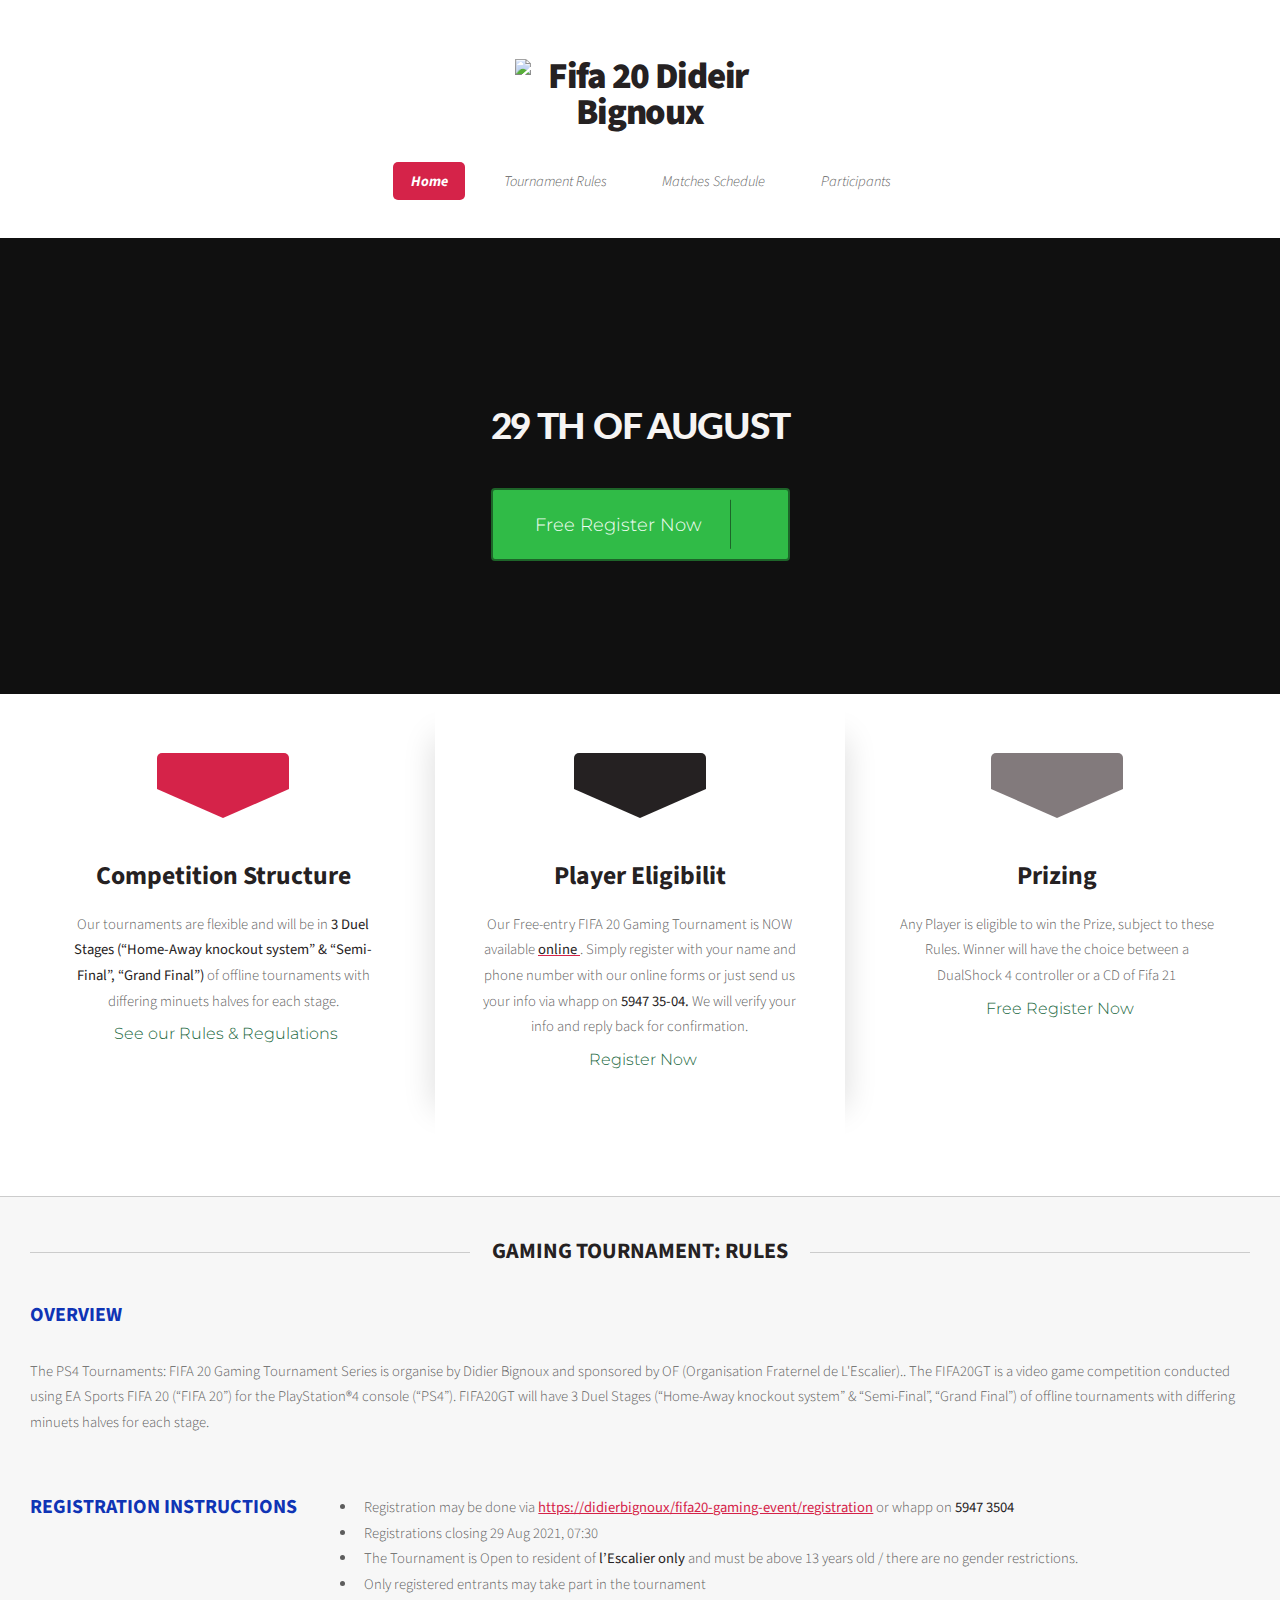
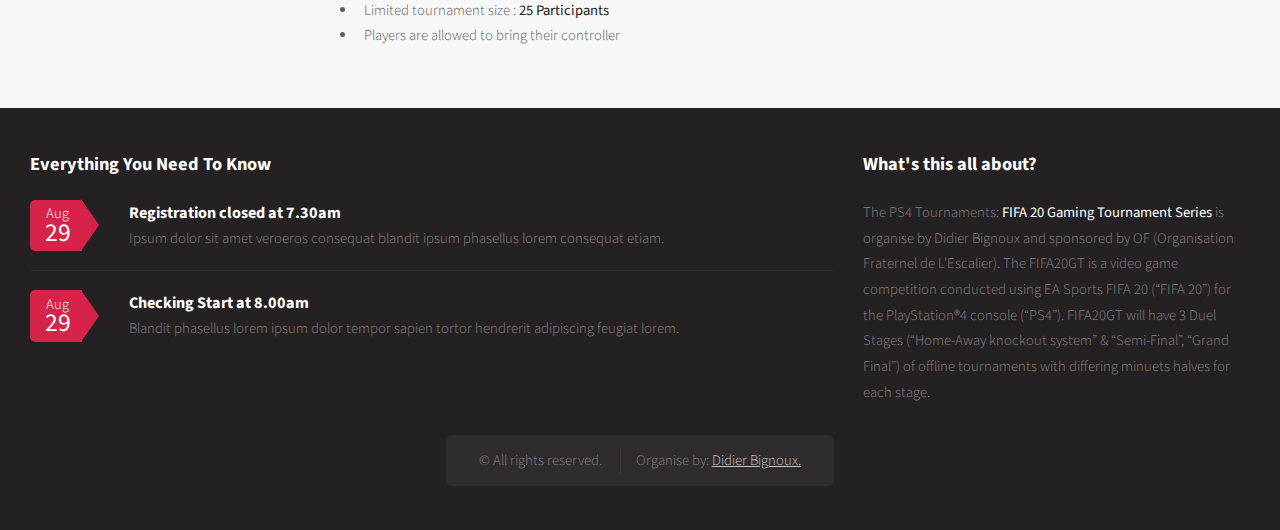
==== index.html @ 254d08e6 "Changes" ====
<!DOCTYPE html>

<html>
  <head>
    <title>Fifa GamingEvents by Didier Bignoux</title>
    <meta charset="utf-8" />
    <meta name="viewport" content="width=device-width, initial-scale=1, user-scalable=no" />
    <link rel="stylesheet" href="assets/css/main.css" />
    <link rel="stylesheet" href="assets/css/header.css" />
  </head>
  <body class="homepage is-preload">
    <div id="page-wrapper">
      <!-- Header -->
      <section id="header">
        <!-- Logo -->
        <h1>
          <a href="index.html"><img src="images/logo_Black.png" class="image logo" alt="Fifa 20 Dideir Bignoux" /></a>
        </h1>

        <!-- Nav -->
        <nav id="nav">
          <ul>
            <li class="current"><a href="index.html">Home</a></li>
            <li><a href="#Rules">Tournament Rules</a></li>
            <li><a href="matches-schedule.html">Matches Schedule</a></li>
            <li><a href="participant.html">Participants</a></li>
          </ul>
        </nav>

        <!-- Banner -->
        <section id="banner">
          <header>
            <div class="container-timer">
              <div id="timer"></div>
              <h1>29 TH of August</h1>
            </div>
            <!-- <a href="http://">Free Register Now</a> -->
            <a href="https://registrationfifa20.netlify.app" class="btn">
              <span class="btn-content">Free Register Now</span>
              <span class="icon"><i class="fa fa-arrow-right" aria-hidden="true"></i></span>
            </a>
          </header>
        </section>

        <!-- Intro -->
        <section id="intro" class="container">
          <div class="row">
            <div class="col-4 col-12-medium">
              <section class="first">
                <i class="icon solid featured fa-cog"></i>
                <header>
                  <h2>Competition Structure</h2>
                </header>
                <p>
                  Our tournaments are flexible and will be in <strong>3 Duel Stages (“Home-Away knockout system” & “Semi-Final”, “Grand Final”)</strong> of
                  offline tournaments with differing minuets halves for each stage.
                </p>
                <a href="#" class="btn cta">
                  <span class="btn-content">See our Rules & Regulations</span>
                  <span class="icon"><i class="fa fa-arrow-right" aria-hidden="true"></i></span>
                </a>
              </section>
            </div>
            <div class="col-4 col-12-medium">
              <section class="middle">
                <i class="icon solid featured alt fa-bolt"></i>
                <header>
                  <h2>Player Eligibilit</h2>
                </header>
                <p>
                  Our Free-entry FIFA 20 Gaming Tournament is NOW available <a href="http://"> <strong>online </strong> </a>. Simply register with your name and
                  phone number with our online forms or just send us your info via whapp on <strong> 5947 35-04.</strong> We will verify your info and reply
                  back for confirmation.
                </p>
                <a href="#" class="btn cta">
                  <span class="btn-content">Register Now</span>
                  <span class="icon"><i class="fa fa-arrow-right" aria-hidden="true"></i></span>
                </a>
              </section>
            </div>
            <div class="col-4 col-12-medium">
              <section class="last">
                <!-- <i class="fa-star"></i> -->
                <i class="icon solid featured alt2 fa fa-trophy"></i>
                <header>
                  <h2>Prizing</h2>
                </header>
                <p>
                  Any Player is eligible to win the Prize, subject to these Rules. Winner will have the choice between a DualShock 4 controller or a CD of Fifa
                  21
                </p>

                <a href="#" class="btn cta">
                  <span class="btn-content">Free Register Now</span>
                  <span class="icon"><i class="fa fa-arrow-right" aria-hidden="true"></i></span>
                </a>
              </section>
            </div>
          </div>
          <!-- <footer>
            <ul class="actions">
              <li><a href="#" class="button large">Get Started</a></li>
              <li><a href="#" class="button alt large">Learn More</a></li>
            </ul>
          </footer> -->
        </section>
      </section>

      <!-- Main -->
      <section id="main">
        <div class="container">
          <div class="row">
            <div class="col-12">
              <!-- Blog -->
              <section id="Rules">
                <header class="major">
                  <h2>GAMING TOURNAMENT: RULES</h2>
                </header>
                <div class="row">
                  <h3>OVERVIEW</h3>
                  <p>
                    The PS4 Tournaments: FIFA 20 Gaming Tournament Series is organise by Didier Bignoux and sponsored by OF (Organisation Fraternel de
                    L'Escalier).. The FIFA20GT is a video game competition conducted using EA Sports FIFA 20 (“FIFA 20”) for the PlayStation®4 console (“PS4”).
                    FIFA20GT will have 3 Duel Stages (“Home-Away knockout system” & “Semi-Final”, “Grand Final”) of offline tournaments with differing minuets
                    halves for each stage.
                  </p>
                  <h3>REGISTRATION INSTRUCTIONS</h3>
                  <p>
                   <ul>
                    <li>Registration may be done via <strong> <a href="https://registrationfifa20.netlify.app" target="_blank">https://didierbignoux/fifa20-gaming-event/registration</a></strong>   or whapp on <strong>5947 3504</strong>  </li>
                    <li>Registrations closing 29 Aug 2021, 07:30</li>
                    <li>The Tournament is Open to resident of <strong>l’Escalier only </strong>  and must be above 13 years old / there are no gender restrictions.</li> 
                    <li>Only registered entrants may take part in the tournament</li>
                    <li>Limited tournament size : <strong>25 Participants  </strong> </li>
                    <li>Players are allowed to bring their controller</li>
                   </ul>
                  </p>
                </div>
              </section>
            </div>
          </div>
        </div>
      </section>

      <!-- Footer -->
      <section id="footer">
        <div class="container">
          <div class="row">
            <div class="col-8 col-12-medium">
              <section>
                <header>
                  <h2>Everything You Need To Know</h2>
                </header>
                <ul class="dates">
                  <li>
                    <span class="date">Aug <strong>29</strong></span>
                    <h3>Registration closed at 7.30am</h3>
                    <p>Ipsum dolor sit amet veroeros consequat blandit ipsum phasellus lorem consequat etiam.</p>
                  </li>
                  <li>
                    <span class="date">Aug <strong>29</strong></span>
                    <h3>Checking Start at 8.00am</h3>
                    <p>Blandit phasellus lorem ipsum dolor tempor sapien tortor hendrerit adipiscing feugiat lorem.</p>
                  </li>
                </ul>
              </section>
            </div>
            <div class="col-4 col-12-medium">
              <section>
                <header>
                  <h2>What's this all about?</h2>
                </header>
                <!-- <a href="#" class="image featured"><img src="images/" alt="" /></a> -->
                <p>
                  The PS4 Tournaments: <strong> FIFA 20 Gaming Tournament Series </strong> is organise by Didier Bignoux and sponsored by OF (Organisation
                  Fraternel de L'Escalier). The FIFA20GT is a video game competition conducted using EA Sports FIFA 20 (“FIFA 20”) for the PlayStation®4 console
                  (“PS4”). FIFA20GT will have 3 Duel Stages (“Home-Away knockout system” & “Semi-Final”, “Grand Final”) of offline tournaments with differing
                  minuets halves for each stage.
                </p>
                <!-- <footer>
                  <ul class="actions">
                    <li><a href="#" class="button">Find out more</a></li>
                  </ul>
                </footer> -->
              </section>
            </div>

            <div class="col-12">
              <!-- Copyright -->
              <div id="copyright">
                <ul class="links">
                  <li>&copy; All rights reserved.</li>
                  <li>Organise by: <a href="http://didierbignoux.com">Didier Bignoux.</a></li>
                </ul>
              </div>
            </div>
          </div>
        </div>
      </section>
    </div>

    <!-- Scripts -->

    <script src=" https://use.fontawesome.com/ff9a5d262d.js"></script>
    <script src="assets/js/jquery.min.js"></script>
    <script src="assets/js/jquery.dropotron.min.js"></script>
    <script src="assets/js/browser.min.js"></script>
    <script src="assets/js/breakpoints.min.js"></script>
    <script src="assets/js/util.js"></script>
    <script src="assets/js/main.js"></script>
  </body>
</html>
---- assets/css/main.css ----
@import url("fontawesome-all.min.css");
@import url("https://fonts.googleapis.com/css?family=Source+Sans+Pro:300,400,700,900,300italic");

/*
	Dopetrope by HTML5 UP
	html5up.net | @ajlkn
	Free for personal and commercial use under the CCA 3.0 license (html5up.net/license)
*/

html,
body,
div,
span,
applet,
object,
iframe,
h1,
h2,
h3,
h4,
h5,
h6,
p,
blockquote,
pre,
a,
abbr,
acronym,
address,
big,
cite,
code,
del,
dfn,
em,
img,
ins,
kbd,
q,
s,
samp,
small,
strike,
strong,
sub,
sup,
tt,
var,
b,
u,
i,
center,
dl,
dt,
dd,
ol,
ul,
li,
fieldset,
form,
label,
legend,
table,
caption,
tbody,
tfoot,
thead,
tr,
th,
td,
article,
aside,
canvas,
details,
embed,
figure,
figcaption,
footer,
header,
hgroup,
menu,
nav,
output,
ruby,
section,
summary,
time,
mark,
audio,
video {
  margin: 0;
  padding: 0;
  border: 0;
  font-size: 100%;
  font: inherit;
  vertical-align: baseline;
}

article,
aside,
details,
figcaption,
figure,
footer,
header,
hgroup,
menu,
nav,
section {
  display: block;
}

body {
  line-height: 1;
}

ol,
ul {
  list-style: none;
}

blockquote,
q {
  quotes: none;
}

blockquote:before,
blockquote:after,
q:before,
q:after {
  content: "";
  content: none;
}

table {
  border-collapse: collapse;
  border-spacing: 0;
}

body {
  -webkit-text-size-adjust: none;
}

mark {
  background-color: transparent;
  color: inherit;
}

input::-moz-focus-inner {
  border: 0;
  padding: 0;
}

input,
select,
textarea {
  -moz-appearance: none;
  -webkit-appearance: none;
  -ms-appearance: none;
  appearance: none;
}

/* Basic */

html {
  box-sizing: border-box;
}

*,
*:before,
*:after {
  box-sizing: inherit;
}

body {
  background: #252122;
  background-image: url("images/bg02.png");
}

body.is-preload *,
body.is-preload *:before,
body.is-preload *:after {
  -moz-animation: none !important;
  -webkit-animation: none !important;
  -ms-animation: none !important;
  animation: none !important;
  -moz-transition: none !important;
  -webkit-transition: none !important;
  -ms-transition: none !important;
  transition: none !important;
}

body,
input,
textarea,
select {
  font-family: "Source Sans Pro";
  font-weight: 300;
  color: #5d5d5d;
  font-size: 14pt;
  line-height: 1.75em;
}

strong,
b {
  color: #252122;
  font-weight: 400;
}

i,
em {
  font-style: italic;
}

sub {
  position: relative;
  top: 0.5em;
  font-size: 0.8em;
}

sup {
  position: relative;
  top: -0.5em;
  font-size: 0.8em;
}

blockquote {
  border-left: solid 0.75em #dddddd;
  padding: 1em 0 1em 1.5em;
  font-style: italic;
}

h1,
h2,
h3,
h4,
h5,
h6 {
  color: #252122;
  font-weight: 700;
}

h1 a,
h2 a,
h3 a,
h4 a,
h5 a,
h6 a {
  color: inherit;
  text-decoration: none;
}

h2 {
  font-size: 1.5em;
}

h3 {
  font-size: 1.35em;
}
section h3 {
  color: #0f34b5;
}
a {
  color: #d52349;
  text-decoration: underline;
}

a:hover {
  text-decoration: none;
}

br.clear {
  clear: both;
}

hr {
  border: 0;
  border-top: solid 1px #dddddd;
  height: 1px;
  margin: 2em 0 2em 0;
}

p,
ul,
ol,
dl,
table {
  margin-bottom: 2em;
}

/* Container */

.container {
  margin: 0 auto;
  max-width: 100%;
  width: 70em;
}

@media screen and (max-width: 1680px) {
  .container {
    width: 70em;
  }
}

@media screen and (max-width: 1280px) {
  .container {
    width: calc(100% - 60px);
  }
}

@media screen and (max-width: 980px) {
  .container {
    width: calc(100% - 80px);
  }
}

@media screen and (max-width: 736px) {
  .container {
    width: calc(100% - 40px);
  }
}

/* Row */

.row {
  display: flex;
  flex-wrap: wrap;
  box-sizing: border-box;
  align-items: stretch;
}

.row > * {
  box-sizing: border-box;
}

.row.gtr-uniform > * > :last-child {
  margin-bottom: 0;
}

.row.aln-left {
  justify-content: flex-start;
}

.row.aln-center {
  justify-content: center;
}

.row.aln-right {
  justify-content: flex-end;
}

.row.aln-top {
  align-items: flex-start;
}

.row.aln-middle {
  align-items: center;
}

.row.aln-bottom {
  align-items: flex-end;
}

.row > .imp {
  order: -1;
}

.row > .col-1 {
  width: 8.33333%;
}

.row > .off-1 {
  margin-left: 8.33333%;
}

.row > .col-2 {
  width: 16.66667%;
}

.row > .off-2 {
  margin-left: 16.66667%;
}

.row > .col-3 {
  width: 25%;
}

.row > .off-3 {
  margin-left: 25%;
}

.row > .col-4 {
  width: 33.33333%;
}

.row > .off-4 {
  margin-left: 33.33333%;
}

.row > .col-5 {
  width: 41.66667%;
}

.row > .off-5 {
  margin-left: 41.66667%;
}

.row > .col-6 {
  width: 50%;
}

.row > .off-6 {
  margin-left: 50%;
}

.row > .col-7 {
  width: 58.33333%;
}

.row > .off-7 {
  margin-left: 58.33333%;
}

.row > .col-8 {
  width: 66.66667%;
}

.row > .off-8 {
  margin-left: 66.66667%;
}

.row > .col-9 {
  width: 75%;
}

.row > .off-9 {
  margin-left: 75%;
}

.row > .col-10 {
  width: 83.33333%;
}

.row > .off-10 {
  margin-left: 83.33333%;
}

.row > .col-11 {
  width: 91.66667%;
}

.row > .off-11 {
  margin-left: 91.66667%;
}

.row > .col-12 {
  width: 100%;
}

.row > .off-12 {
  margin-left: 100%;
}

.row.gtr-0 {
  margin-top: 0px;
  margin-left: 0px;
}

.row.gtr-0 > * {
  padding: 0px 0 0 0px;
}

.row.gtr-0.gtr-uniform {
  margin-top: 0px;
}

.row.gtr-0.gtr-uniform > * {
  padding-top: 0px;
}

.row.gtr-25 {
  margin-top: -12.5px;
  margin-left: -12.5px;
}

.row.gtr-25 > * {
  padding: 12.5px 0 0 12.5px;
}

.row.gtr-25.gtr-uniform {
  margin-top: -12.5px;
}

.row.gtr-25.gtr-uniform > * {
  padding-top: 12.5px;
}

.row.gtr-50 {
  margin-top: -25px;
  margin-left: -25px;
}

.row.gtr-50 > * {
  padding: 25px 0 0 25px;
}

.row.gtr-50.gtr-uniform {
  margin-top: -25px;
}

.row.gtr-50.gtr-uniform > * {
  padding-top: 25px;
}

.row {
  margin-top: -50px;
  margin-left: -50px;
}

.row > * {
  padding: 50px 0 0 50px;
}

.row.gtr-uniform {
  margin-top: -50px;
}

.row.gtr-uniform > * {
  padding-top: 50px;
}

.row.gtr-150 {
  margin-top: -75px;
  margin-left: -75px;
}

.row.gtr-150 > * {
  padding: 75px 0 0 75px;
}

.row.gtr-150.gtr-uniform {
  margin-top: -75px;
}

.row.gtr-150.gtr-uniform > * {
  padding-top: 75px;
}

.row.gtr-200 {
  margin-top: -100px;
  margin-left: -100px;
}

.row.gtr-200 > * {
  padding: 100px 0 0 100px;
}

.row.gtr-200.gtr-uniform {
  margin-top: -100px;
}

.row.gtr-200.gtr-uniform > * {
  padding-top: 100px;
}

@media screen and (max-width: 1680px) {
  .row {
    display: flex;
    flex-wrap: wrap;
    box-sizing: border-box;
    align-items: stretch;
  }

  .row > * {
    box-sizing: border-box;
  }

  .row.gtr-uniform > * > :last-child {
    margin-bottom: 0;
  }

  .row.aln-left {
    justify-content: flex-start;
  }

  .row.aln-center {
    justify-content: center;
  }

  .row.aln-right {
    justify-content: flex-end;
  }

  .row.aln-top {
    align-items: flex-start;
  }

  .row.aln-middle {
    align-items: center;
  }

  .row.aln-bottom {
    align-items: flex-end;
  }

  .row > .imp-xlarge {
    order: -1;
  }

  .row > .col-1-xlarge {
    width: 8.33333%;
  }

  .row > .off-1-xlarge {
    margin-left: 8.33333%;
  }

  .row > .col-2-xlarge {
    width: 16.66667%;
  }

  .row > .off-2-xlarge {
    margin-left: 16.66667%;
  }

  .row > .col-3-xlarge {
    width: 25%;
  }

  .row > .off-3-xlarge {
    margin-left: 25%;
  }

  .row > .col-4-xlarge {
    width: 33.33333%;
  }

  .row > .off-4-xlarge {
    margin-left: 33.33333%;
  }

  .row > .col-5-xlarge {
    width: 41.66667%;
  }

  .row > .off-5-xlarge {
    margin-left: 41.66667%;
  }

  .row > .col-6-xlarge {
    width: 50%;
  }

  .row > .off-6-xlarge {
    margin-left: 50%;
  }

  .row > .col-7-xlarge {
    width: 58.33333%;
  }

  .row > .off-7-xlarge {
    margin-left: 58.33333%;
  }

  .row > .col-8-xlarge {
    width: 66.66667%;
  }

  .row > .off-8-xlarge {
    margin-left: 66.66667%;
  }

  .row > .col-9-xlarge {
    width: 75%;
  }

  .row > .off-9-xlarge {
    margin-left: 75%;
  }

  .row > .col-10-xlarge {
    width: 83.33333%;
  }

  .row > .off-10-xlarge {
    margin-left: 83.33333%;
  }

  .row > .col-11-xlarge {
    width: 91.66667%;
  }

  .row > .off-11-xlarge {
    margin-left: 91.66667%;
  }

  .row > .col-12-xlarge {
    width: 100%;
  }

  .row > .off-12-xlarge {
    margin-left: 100%;
  }

  .row.gtr-0 {
    margin-top: 0px;
    margin-left: 0px;
  }

  .row.gtr-0 > * {
    padding: 0px 0 0 0px;
  }

  .row.gtr-0.gtr-uniform {
    margin-top: 0px;
  }

  .row.gtr-0.gtr-uniform > * {
    padding-top: 0px;
  }

  .row.gtr-25 {
    margin-top: -12.5px;
    margin-left: -12.5px;
  }

  .row.gtr-25 > * {
    padding: 12.5px 0 0 12.5px;
  }

  .row.gtr-25.gtr-uniform {
    margin-top: -12.5px;
  }

  .row.gtr-25.gtr-uniform > * {
    padding-top: 12.5px;
  }

  .row.gtr-50 {
    margin-top: -25px;
    margin-left: -25px;
  }

  .row.gtr-50 > * {
    padding: 25px 0 0 25px;
  }

  .row.gtr-50.gtr-uniform {
    margin-top: -25px;
  }

  .row.gtr-50.gtr-uniform > * {
    padding-top: 25px;
  }

  .row {
    margin-top: -50px;
    margin-left: -50px;
  }

  .row > * {
    padding: 50px 0 0 50px;
  }

  .row.gtr-uniform {
    margin-top: -50px;
  }

  .row.gtr-uniform > * {
    padding-top: 50px;
  }

  .row.gtr-150 {
    margin-top: -75px;
    margin-left: -75px;
  }

  .row.gtr-150 > * {
    padding: 75px 0 0 75px;
  }

  .row.gtr-150.gtr-uniform {
    margin-top: -75px;
  }

  .row.gtr-150.gtr-uniform > * {
    padding-top: 75px;
  }

  .row.gtr-200 {
    margin-top: -100px;
    margin-left: -100px;
  }

  .row.gtr-200 > * {
    padding: 100px 0 0 100px;
  }

  .row.gtr-200.gtr-uniform {
    margin-top: -100px;
  }

  .row.gtr-200.gtr-uniform > * {
    padding-top: 100px;
  }
}

@media screen and (max-width: 1280px) {
  .row {
    display: flex;
    flex-wrap: wrap;
    box-sizing: border-box;
    align-items: stretch;
  }

  .row > * {
    box-sizing: border-box;
  }

  .row.gtr-uniform > * > :last-child {
    margin-bottom: 0;
  }

  .row.aln-left {
    justify-content: flex-start;
  }

  .row.aln-center {
    justify-content: center;
  }

  .row.aln-right {
    justify-content: flex-end;
  }

  .row.aln-top {
    align-items: flex-start;
  }

  .row.aln-middle {
    align-items: center;
  }

  .row.aln-bottom {
    align-items: flex-end;
  }

  .row > .imp-large {
    order: -1;
  }

  .row > .col-1-large {
    width: 8.33333%;
  }

  .row > .off-1-large {
    margin-left: 8.33333%;
  }

  .row > .col-2-large {
    width: 16.66667%;
  }

  .row > .off-2-large {
    margin-left: 16.66667%;
  }

  .row > .col-3-large {
    width: 25%;
  }

  .row > .off-3-large {
    margin-left: 25%;
  }

  .row > .col-4-large {
    width: 33.33333%;
  }

  .row > .off-4-large {
    margin-left: 33.33333%;
  }

  .row > .col-5-large {
    width: 41.66667%;
  }

  .row > .off-5-large {
    margin-left: 41.66667%;
  }

  .row > .col-6-large {
    width: 50%;
  }

  .row > .off-6-large {
    margin-left: 50%;
  }

  .row > .col-7-large {
    width: 58.33333%;
  }

  .row > .off-7-large {
    margin-left: 58.33333%;
  }

  .row > .col-8-large {
    width: 66.66667%;
  }

  .row > .off-8-large {
    margin-left: 66.66667%;
  }

  .row > .col-9-large {
    width: 75%;
  }

  .row > .off-9-large {
    margin-left: 75%;
  }

  .row > .col-10-large {
    width: 83.33333%;
  }

  .row > .off-10-large {
    margin-left: 83.33333%;
  }

  .row > .col-11-large {
    width: 91.66667%;
  }

  .row > .off-11-large {
    margin-left: 91.66667%;
  }

  .row > .col-12-large {
    width: 100%;
  }

  .row > .off-12-large {
    margin-left: 100%;
  }

  .row.gtr-0 {
    margin-top: 0px;
    margin-left: 0px;
  }

  .row.gtr-0 > * {
    padding: 0px 0 0 0px;
  }

  .row.gtr-0.gtr-uniform {
    margin-top: 0px;
  }

  .row.gtr-0.gtr-uniform > * {
    padding-top: 0px;
  }

  .row.gtr-25 {
    margin-top: -7.5px;
    margin-left: -7.5px;
  }

  .row.gtr-25 > * {
    padding: 7.5px 0 0 7.5px;
  }

  .row.gtr-25.gtr-uniform {
    margin-top: -7.5px;
  }

  .row.gtr-25.gtr-uniform > * {
    padding-top: 7.5px;
  }

  .row.gtr-50 {
    margin-top: -15px;
    margin-left: -15px;
  }

  .row.gtr-50 > * {
    padding: 15px 0 0 15px;
  }

  .row.gtr-50.gtr-uniform {
    margin-top: -15px;
  }

  .row.gtr-50.gtr-uniform > * {
    padding-top: 15px;
  }

  .row {
    margin-top: -30px;
    margin-left: -30px;
  }

  .row > * {
    padding: 30px 0 0 30px;
  }

  .row.gtr-uniform {
    margin-top: -30px;
  }

  .row.gtr-uniform > * {
    padding-top: 30px;
  }

  .row.gtr-150 {
    margin-top: -45px;
    margin-left: -45px;
  }

  .row.gtr-150 > * {
    padding: 45px 0 0 45px;
  }

  .row.gtr-150.gtr-uniform {
    margin-top: -45px;
  }

  .row.gtr-150.gtr-uniform > * {
    padding-top: 45px;
  }

  .row.gtr-200 {
    margin-top: -60px;
    margin-left: -60px;
  }

  .row.gtr-200 > * {
    padding: 60px 0 0 60px;
  }

  .row.gtr-200.gtr-uniform {
    margin-top: -60px;
  }

  .row.gtr-200.gtr-uniform > * {
    padding-top: 60px;
  }
}

@media screen and (max-width: 980px) {
  .row {
    display: flex;
    flex-wrap: wrap;
    box-sizing: border-box;
    align-items: stretch;
  }

  .row > * {
    box-sizing: border-box;
  }

  .row.gtr-uniform > * > :last-child {
    margin-bottom: 0;
  }

  .row.aln-left {
    justify-content: flex-start;
  }

  .row.aln-center {
    justify-content: center;
  }

  .row.aln-right {
    justify-content: flex-end;
  }

  .row.aln-top {
    align-items: flex-start;
  }

  .row.aln-middle {
    align-items: center;
  }

  .row.aln-bottom {
    align-items: flex-end;
  }

  .row > .imp-medium {
    order: -1;
  }

  .row > .col-1-medium {
    width: 8.33333%;
  }

  .row > .off-1-medium {
    margin-left: 8.33333%;
  }

  .row > .col-2-medium {
    width: 16.66667%;
  }

  .row > .off-2-medium {
    margin-left: 16.66667%;
  }

  .row > .col-3-medium {
    width: 25%;
  }

  .row > .off-3-medium {
    margin-left: 25%;
  }

  .row > .col-4-medium {
    width: 33.33333%;
  }

  .row > .off-4-medium {
    margin-left: 33.33333%;
  }

  .row > .col-5-medium {
    width: 41.66667%;
  }

  .row > .off-5-medium {
    margin-left: 41.66667%;
  }

  .row > .col-6-medium {
    width: 50%;
  }

  .row > .off-6-medium {
    margin-left: 50%;
  }

  .row > .col-7-medium {
    width: 58.33333%;
  }

  .row > .off-7-medium {
    margin-left: 58.33333%;
  }

  .row > .col-8-medium {
    width: 66.66667%;
  }

  .row > .off-8-medium {
    margin-left: 66.66667%;
  }

  .row > .col-9-medium {
    width: 75%;
  }

  .row > .off-9-medium {
    margin-left: 75%;
  }

  .row > .col-10-medium {
    width: 83.33333%;
  }

  .row > .off-10-medium {
    margin-left: 83.33333%;
  }

  .row > .col-11-medium {
    width: 91.66667%;
  }

  .row > .off-11-medium {
    margin-left: 91.66667%;
  }

  .row > .col-12-medium {
    width: 100%;
  }

  .row > .off-12-medium {
    margin-left: 100%;
  }

  .row.gtr-0 {
    margin-top: 0px;
    margin-left: 0px;
  }

  .row.gtr-0 > * {
    padding: 0px 0 0 0px;
  }

  .row.gtr-0.gtr-uniform {
    margin-top: 0px;
  }

  .row.gtr-0.gtr-uniform > * {
    padding-top: 0px;
  }

  .row.gtr-25 {
    margin-top: -10px;
    margin-left: -10px;
  }

  .row.gtr-25 > * {
    padding: 10px 0 0 10px;
  }

  .row.gtr-25.gtr-uniform {
    margin-top: -10px;
  }

  .row.gtr-25.gtr-uniform > * {
    padding-top: 10px;
  }

  .row.gtr-50 {
    margin-top: -20px;
    margin-left: -20px;
  }

  .row.gtr-50 > * {
    padding: 20px 0 0 20px;
  }

  .row.gtr-50.gtr-uniform {
    margin-top: -20px;
  }

  .row.gtr-50.gtr-uniform > * {
    padding-top: 20px;
  }

  .row {
    margin-top: -40px;
    margin-left: -40px;
  }

  .row > * {
    padding: 40px 0 0 40px;
  }

  .row.gtr-uniform {
    margin-top: -40px;
  }

  .row.gtr-uniform > * {
    padding-top: 40px;
  }

  .row.gtr-150 {
    margin-top: -60px;
    margin-left: -60px;
  }

  .row.gtr-150 > * {
    padding: 60px 0 0 60px;
  }

  .row.gtr-150.gtr-uniform {
    margin-top: -60px;
  }

  .row.gtr-150.gtr-uniform > * {
    padding-top: 60px;
  }

  .row.gtr-200 {
    margin-top: -80px;
    margin-left: -80px;
  }

  .row.gtr-200 > * {
    padding: 80px 0 0 80px;
  }

  .row.gtr-200.gtr-uniform {
    margin-top: -80px;
  }

  .row.gtr-200.gtr-uniform > * {
    padding-top: 80px;
  }
}

@media screen and (max-width: 736px) {
  .row {
    display: flex;
    flex-wrap: wrap;
    box-sizing: border-box;
    align-items: stretch;
  }

  .row > * {
    box-sizing: border-box;
  }

  .row.gtr-uniform > * > :last-child {
    margin-bottom: 0;
  }

  .row.aln-left {
    justify-content: flex-start;
  }

  .row.aln-center {
    justify-content: center;
  }

  .row.aln-right {
    justify-content: flex-end;
  }

  .row.aln-top {
    align-items: flex-start;
  }

  .row.aln-middle {
    align-items: center;
  }

  .row.aln-bottom {
    align-items: flex-end;
  }

  .row > .imp-small {
    order: -1;
  }

  .row > .col-1-small {
    width: 8.33333%;
  }

  .row > .off-1-small {
    margin-left: 8.33333%;
  }

  .row > .col-2-small {
    width: 16.66667%;
  }

  .row > .off-2-small {
    margin-left: 16.66667%;
  }

  .row > .col-3-small {
    width: 25%;
  }

  .row > .off-3-small {
    margin-left: 25%;
  }

  .row > .col-4-small {
    width: 33.33333%;
  }

  .row > .off-4-small {
    margin-left: 33.33333%;
  }

  .row > .col-5-small {
    width: 41.66667%;
  }

  .row > .off-5-small {
    margin-left: 41.66667%;
  }

  .row > .col-6-small {
    width: 50%;
  }

  .row > .off-6-small {
    margin-left: 50%;
  }

  .row > .col-7-small {
    width: 58.33333%;
  }

  .row > .off-7-small {
    margin-left: 58.33333%;
  }

  .row > .col-8-small {
    width: 66.66667%;
  }

  .row > .off-8-small {
    margin-left: 66.66667%;
  }

  .row > .col-9-small {
    width: 75%;
  }

  .row > .off-9-small {
    margin-left: 75%;
  }

  .row > .col-10-small {
    width: 83.33333%;
  }

  .row > .off-10-small {
    margin-left: 83.33333%;
  }

  .row > .col-11-small {
    width: 91.66667%;
  }

  .row > .off-11-small {
    margin-left: 91.66667%;
  }

  .row > .col-12-small {
    width: 100%;
  }

  .row > .off-12-small {
    margin-left: 100%;
  }

  .row.gtr-0 {
    margin-top: 0px;
    margin-left: 0px;
  }

  .row.gtr-0 > * {
    padding: 0px 0 0 0px;
  }

  .row.gtr-0.gtr-uniform {
    margin-top: 0px;
  }

  .row.gtr-0.gtr-uniform > * {
    padding-top: 0px;
  }

  .row.gtr-25 {
    margin-top: -5px;
    margin-left: -5px;
  }

  .row.gtr-25 > * {
    padding: 5px 0 0 5px;
  }

  .row.gtr-25.gtr-uniform {
    margin-top: -5px;
  }

  .row.gtr-25.gtr-uniform > * {
    padding-top: 5px;
  }

  .row.gtr-50 {
    margin-top: -10px;
    margin-left: -10px;
  }

  .row.gtr-50 > * {
    padding: 10px 0 0 10px;
  }

  .row.gtr-50.gtr-uniform {
    margin-top: -10px;
  }

  .row.gtr-50.gtr-uniform > * {
    padding-top: 10px;
  }

  .row {
    margin-top: -20px;
    margin-left: -20px;
  }

  .row > * {
    padding: 20px 0 0 20px;
  }

  .row.gtr-uniform {
    margin-top: -20px;
  }

  .row.gtr-uniform > * {
    padding-top: 20px;
  }

  .row.gtr-150 {
    margin-top: -30px;
    margin-left: -30px;
  }

  .row.gtr-150 > * {
    padding: 30px 0 0 30px;
  }

  .row.gtr-150.gtr-uniform {
    margin-top: -30px;
  }

  .row.gtr-150.gtr-uniform > * {
    padding-top: 30px;
  }

  .row.gtr-200 {
    margin-top: -40px;
    margin-left: -40px;
  }

  .row.gtr-200 > * {
    padding: 40px 0 0 40px;
  }

  .row.gtr-200.gtr-uniform {
    margin-top: -40px;
  }

  .row.gtr-200.gtr-uniform > * {
    padding-top: 40px;
  }
}

/* Form */

form label {
  display: block;
  color: #252122;
  font-weight: 400;
  margin: 0 0 0.5em 0;
}

form input[type="text"],
form input[type="email"],
form input[type="password"],
form select,
form textarea {
  -webkit-appearance: none;
  display: block;
  border: 0;
  padding: 0.75em 1em;
  font-size: 1em;
  border-radius: 5px;
  border: solid 1px #dddddd;
  background: #fff;
  width: 100%;
}

form input[type="text"]:focus,
form input[type="email"]:focus,
form input[type="password"]:focus,
form select:focus,
form textarea:focus {
  box-shadow: inset 0px 0px 1px 1px #43bff0;
}

form textarea {
  height: 15em;
}

form ::-webkit-input-placeholder {
  color: #555 !important;
}

form :-moz-placeholder {
  color: #555 !important;
}

form ::-moz-placeholder {
  color: #555 !important;
}

form :-ms-input-placeholder {
  color: #555 !important;
}

form ::-moz-focus-inner {
  border: 0;
}

/* Tables */

table {
  width: 100%;
}

table tr {
  border-top: solid 1px #dddddd;
}

table tr:first-child {
  border-top: 0;
}

table td {
  padding: 0.5em 1em 0.5em 1em;
}

table th {
  text-align: left;
  padding: 0.5em 1em 0.5em 1em;
  font-weight: 700;
  margin: 0 0 1em 0;
}

table thead {
  border-bottom: solid 2px #dddddd;
}

/* Section/Article */

section,
article {
  margin-bottom: 2.5em;
}

section > :last-child,
section:last-child,
article > :last-child,
article:last-child {
  margin-bottom: 0;
}

header {
  margin: 0 0 1.5em 0;
}

header > p {
  display: block;
  font-style: italic;
  margin: 0.5em 0 0 0;
  padding-bottom: 0.5em;
}

header.major {
  position: relative;
  text-align: center;
  border-top: solid 1px #ccc;
  top: 1em;
  margin: 0 0 3em 0;
}

header.major h2 {
  background: #fff;
  position: relative;
  top: -0.65em;
  display: inline;
  margin: 0;
  padding: 0 1em 0 1em;
}

footer {
  margin: 2.25em 0 0 0;
}

/* Box */

.box {
  background: #ffffff;
  border-bottom: solid 1px #ccc;
  padding: 2.75em 1.75em 2.75em 1.75em;
}

.box .image.featured {
  position: relative;
  width: auto;
  left: 1.75em;
  top: 1.75em;
  margin: -4.5em 0 4.25em -3.5em;
}

.box.post header {
  padding-top: 1em;
  margin: 0 0 2em 0;
}

.box.post h2 {
  font-size: 2.5em;
  letter-spacing: -0.015em;
}

.box.post header > p {
  margin-top: 1.25em;
  font-size: 1.25em;
}

.box footer ul.actions {
  margin-bottom: 0;
}

/* Button */

input[type="button"],
input[type="submit"],
input[type="reset"],
button,
.button {
  -webkit-appearance: none;
  display: inline-block;
  text-decoration: none;
  cursor: pointer;
  border: 0;
  border-radius: 5px;
  background: #d52349;
  color: #fff !important;
  font-weight: 700;
  outline: 0;
  font-size: 1.1em;
  padding: 0.65em 1.5em 0.65em 1.5em;
  text-align: center;
  -moz-transition: background-color 0.25s ease-in-out;
  -webkit-transition: background-color 0.25s ease-in-out;
  -ms-transition: background-color 0.25s ease-in-out;
  transition: background-color 0.25s ease-in-out;
}

input[type="button"]:hover,
input[type="submit"]:hover,
input[type="reset"]:hover,
button:hover,
.button:hover {
  background: #e53359;
}

input[type="button"]:active,
input[type="submit"]:active,
input[type="reset"]:active,
button:active,
.button:active {
  background: #c51349;
}

input[type="button"].alt,
input[type="submit"].alt,
input[type="reset"].alt,
button.alt,
.button.alt {
  background: #252122;
}

input[type="button"].alt:hover,
input[type="submit"].alt:hover,
input[type="reset"].alt:hover,
button.alt:hover,
.button.alt:hover {
  background: #353132;
}

input[type="button"].alt:active,
input[type="submit"].alt:active,
input[type="reset"].alt:active,
button.alt:active,
.button.alt:active {
  background: #151112;
}

input[type="button"].icon:before,
input[type="submit"].icon:before,
input[type="reset"].icon:before,
button.icon:before,
.button.icon:before {
  opacity: 0.35;
  position: relative;
  top: 0.05em;
  margin-right: 0.75em;
}

input[type="button"].large,
input[type="submit"].large,
input[type="reset"].large,
button.large,
.button.large {
  font-size: 1.5em;
  padding: 0.75em 1.5em 0.75em 1.5em;
}

/* Image */

.image {
  display: inline-block;
  outline: 0;
}

.image.logo {
  width: 250px;
}

@media screen and (max-width: 1280px) {
  .image.logo {
    width: 250px;
  }
}

@media screen and (max-width: 980px) {
  .image.logo {
    width: 250px;
  }
}

@media screen and (max-width: 768px) {
  .image.logo {
    width: 150px;
  }
}

.image img {
  display: block;
  width: 100%;
}

.image.centered {
  display: block;
  margin: 0 0 2em 0;
}

.image.centered img {
  margin: 0 auto;
  width: auto;
}

.image.featured {
  display: block;
  width: 100%;
  margin: 0 0 2em 0;
}

.image.left {
  float: left;
  margin: 0 2em 2em 0;
}

/* List */

ul {
  list-style: disc;
  padding-left: 1em;
}

ul li {
  padding-left: 0.5em;
}

ol {
  list-style: decimal;
  padding-left: 1.25em;
}

ol li {
  padding-left: 0.25em;
}

/* Actions */

ul.actions {
  list-style: none;
  padding-left: 0;
}

ul.actions li {
  display: inline-block;
  margin-left: 1em;
  padding-left: 0;
}

ul.actions li:first-child {
  margin-left: 0;
}

/* Links */

ul.links {
  list-style: none;
  padding-left: 0;
}

ul.links li {
  display: inline-block;
  border-left: solid 1px rgba(255, 255, 255, 0.05);
  padding: 0 0 0 1em;
  margin: 0 0 0 1em;
}

ul.links li:first-child {
  border-left: 0;
  padding-left: 0;
  margin-left: 0;
}

/* Contact */

ul.contact {
  list-style: none;
  padding-left: 0;
}

ul.contact li {
  position: relative;
  border-top: solid 1px #ddd;
  padding: 1.3em 0 1.3em 7em;
}

ul.contact li h3 {
  position: absolute;
  left: 0;
  top: 1.3em;
  font-size: 1.1em;
}

ul.contact li p {
  margin: 0;
}

ul.contact li:first-child {
  padding-top: 0;
  border-top: 0;
}

ul.contact li:first-child h3 {
  top: 0;
}

/* Dates */

ul.dates {
  list-style: none;
  padding-left: 0;
}

ul.dates li {
  position: relative;
  border-top: solid 1px #ddd;
  padding: 1.3em 0 1.3em 6.75em;
}

ul.dates .date {
  display: block;
  position: absolute;
  left: 0;
  top: 1.3em;
  background-color: #d52349;
  height: 3.5em;
  text-align: center;
  color: #fff;
  line-height: 1em;
  border-top-left-radius: 5px;
  border-bottom-left-radius: 5px;
  padding: 0.5em 0.75em 0 1em;
}

ul.dates .date:after {
  content: "";
  position: absolute;
  bottom: 0;
  right: -1.2em;
  border-left: solid 1.25em #d52349;
  border-top: solid 1.8em transparent;
  border-bottom: solid 1.8em transparent;
}

ul.dates .date strong {
  display: block;
  font-size: 1.75em;
  padding-top: 0.15em;
}

ul.dates h3 {
  font-size: 1.1em;
}

ul.dates p {
  margin: 0;
}

ul.dates li:first-child {
  border-top: 0;
  padding-top: 0;
}

ul.dates li:first-child .date {
  top: 0;
}

/* Divided */

ul.divided {
  list-style: none;
  padding-left: 0;
}

ul.divided li {
  border-top: solid 1px #ddd;
  padding: 1em 0 1em 0;
}

ul.divided li:first-child {
  border-top: 0;
  padding-top: 0;
}

/* Social */

ul.social {
  list-style: none;
  padding-left: 0;
  overflow: hidden;
  cursor: default;
  margin: 0 0 3.25em 0;
}

ul.social li {
  display: inline-block;
  padding-left: 0;
  margin-left: 0.75em;
}

ul.social li:first-child {
  margin-left: 0;
}

ul.social li a {
  display: inline-block;
  width: 3em;
  height: 3em;
  text-align: center;
  border-radius: 5px;
  background: #888;
  -moz-transition: background-color 0.25s ease-in-out;
  -webkit-transition: background-color 0.25s ease-in-out;
  -ms-transition: background-color 0.25s ease-in-out;
  transition: background-color 0.25s ease-in-out;
}

ul.social li a:before {
  color: #fff;
  font-size: 2em;
  line-height: 1.5em;
}

ul.social li a.fa-facebook {
  background: #3c5a98;
}

ul.social li a.fa-facebook:hover {
  background: #4c6aa8;
}

ul.social li a.fa-twitter {
  background: #2daae4;
}

ul.social li a.fa-twitter:hover {
  background: #3dbaf4;
}

ul.social li a.fa-dribbble {
  background: #c4376b;
}

ul.social li a.fa-dribbble:hover {
  background: #d4477b;
}

ul.social li a.fa-linkedin {
  background: #006599;
}

ul.social li a.fa-linkedin:hover {
  background: #1075a9;
}

ul.social li a.fa-tumblr {
  background: #2b4661;
}

ul.social li a.fa-tumblr:hover {
  background: #3b5671;
}

ul.social li a.fa-google-plus {
  background: #da2713;
}

ul.social li a.fa-google-plus:hover {
  background: #ea3723;
}

/* Icons */

.icon {
  text-decoration: none;
  position: relative;
  text-decoration: none;
}

.icon:before {
  -moz-osx-font-smoothing: grayscale;
  -webkit-font-smoothing: antialiased;
  display: inline-block;
  font-style: normal;
  font-variant: normal;
  text-rendering: auto;
  line-height: 1;
  text-transform: none !important;
  font-family: "Font Awesome 5 Free";
  font-weight: 400;
}

.icon.solid:before {
  font-weight: 900;
}

.icon.brands:before {
  font-family: "Font Awesome 5 Brands";
}

.icon:before {
  line-height: inherit;
}

.icon > .label {
  display: none;
}

.icon.featured {
  position: relative;
  display: inline-block;
  background-color: #d52349;
  width: 9em;
  padding: 1.75em 0 0.75em 0;
  border-top-left-radius: 5px;
  border-top-right-radius: 5px;
  margin: 0 0 4.5em 0;
  cursor: default;
}

.icon.featured:before {
  font-size: 4.5em;
  line-height: 1em;
  color: #fff;
}

.icon.featured:after {
  content: "";
  position: absolute;
  bottom: -1.95em;
  left: 0;
  border-top: solid 2em #d52349;
  border-left: solid 4.5em transparent;
  border-right: solid 4.5em transparent;
}

.icon.featured.alt {
  background-color: #252122;
}

.icon.featured.alt:after {
  border-top-color: #252122;
}

.icon.featured.alt2 {
  background-color: #827a7c;
}

.icon.featured.alt2:after {
  border-top-color: #827a7c;
}

/* Page Wrapper */

#page-wrapper > section {
  margin-bottom: 0;
}

/* Header */

#header {
  position: relative;
  background: #ffffff;
  border-bottom: solid 1px #ccc;
  padding: 2em 0 4em 0;
  text-align: center;
}

#header h1 {
  color: #252122;
  font-weight: 900;
  font-size: 2.5em;
  letter-spacing: -0.035em;
  line-height: 1;
}

/* Nav */

#nav {
  margin: 2.5em 0 0 0;
}

#nav > ul {
  margin: 0;
}

#nav > ul > li {
  display: inline-block;
  font-style: italic;
  margin: 0 0.35em 0 0.35em;
}

#nav > ul > li > ul {
  display: none;
}

#nav > ul > li > a {
  border-radius: 5px;
  color: #5d5d5d;
  text-decoration: none;
  padding: 0.6em 1.2em 0.6em 1.2em;
  -moz-transition: background-color 0.25s ease-in-out;
  -webkit-transition: background-color 0.25s ease-in-out;
  -ms-transition: background-color 0.25s ease-in-out;
  transition: background-color 0.25s ease-in-out;
  outline: 0;
}

#nav > ul > li:hover > a,
#nav > ul > li.active > a {
  background: #f3f3f3;
}

#nav > ul > li.current > a {
  background: #d52349;
  color: #fff !important;
  font-weight: 700;
}

.dropotron {
  border-radius: 5px;
  background-color: #252122;
  background-color: rgba(34, 30, 31, 0.98);
  padding: 1.25em 1.5em 1.25em 1.5em;
  font-style: italic;
  min-width: 13em;
  box-shadow: 0px 8px 15px 0px rgba(0, 0, 0, 0.5);
  text-align: left;
  margin-top: -1.25em;
  margin-left: -1px;
  list-style: none;
}

.dropotron a,
.dropotron span {
  color: #aaa;
  text-decoration: none;
  -moz-transition: color 0.25s ease-in-out;
  -webkit-transition: color 0.25s ease-in-out;
  -ms-transition: color 0.25s ease-in-out;
  transition: color 0.25s ease-in-out;
}

.dropotron li {
  padding: 0.25em 0 0.25em 0;
}

.dropotron li:hover > a,
.dropotron li:hover > span {
  color: #fff;
}

.dropotron.level-0 {
  margin-top: 2em;
}

.dropotron.level-0:before {
  content: "";
  display: block;
  position: absolute;
  left: 50%;
  margin-left: -10px;
  top: -9px;
  border-left: solid 10px transparent;
  border-right: solid 10px transparent;
  border-bottom: solid 10px #252122;
  border-bottom-color: rgba(34, 30, 31, 0.98);
}

/* Banner */

#banner {
  background: #101010 url("../../images/banner.jpeg");
  background-position: center center;
  background-size: cover;
  background-repeat: no-repeat;
  text-align: center;
  position: relative;
  padding: 7em 0;
  margin: 1em 0 0 0;
}

#banner header {
  background-color: transparent;
  display: inline-block;
  padding: 2.5em 5em;
  border-radius: 5px;
}

#banner header #timer div {
  display: inline-block;
  color: #fff;
}
#banner header #timer div#days {
  font-size: 60px;
}
#banner header h2 {
  color: #fff;
  font-weight: 700;
  font-size: 2.5em;
  margin: 0 0 0.65em 0;
}

#banner header p {
  color: #d52349;
  padding: 0;
  font-style: normal;
  margin: 0;
  font-size: 1.5em;
}

/* Intro */

#intro {
  text-align: center;
  overflow: hidden;
}

#intro section {
  margin: 3em 0;
  padding: 2.5em 0;
}

#intro h2 {
  font-size: 1.75em;
}

#intro p {
  margin: 0;
}

#intro .middle {
  position: relative;
  z-index: 1;
}

#intro .middle:before {
  content: "";
  width: 32px;
  height: 100%;
  position: absolute;
  left: -24px;
  top: 0;
  display: block;
  z-index: -1;
  box-shadow: 32px 0 0 0 #fff, 0 -32px 0 0 #fff, 0 32px 0 0 #fff, 32px 32px 0 0 #fff, 32px -32px 0 0 #fff, 0 0 32px 0 rgba(0, 0, 0, 0.15);
}

#intro .middle:after {
  content: "";
  width: 32px;
  height: 100%;
  position: absolute;
  right: -24px;
  top: 0;
  display: block;
  z-index: -1;
  box-shadow: -32px 0 0 0 #fff, 0 -32px 0 0 #fff, 0 32px 0 0 #fff, -32px 32px 0 0 #fff, -32px -32px 0 0 #fff, 0 0 32px 0 rgba(0, 0, 0, 0.15);
}

#intro .button {
  min-width: 12em;
}

#intro footer {
  margin: 0;
}

/* Main */

#main {
  position: relative;
  background: #f7f7f7 url("images/bg02.png");
  padding: 4em 0 4em 0;
}

#main:before {
  content: "";
  position: absolute;
  top: 0;
  left: 0;
  width: 100%;
  background: url("images/bg01.png");
  background-size: 100% 100%;
  z-index: 0;
  opacity: 0.1;
}

#main .major h2 {
  background: #f7f7f7 url("images/bg02.png");
}

/* Footer */

#footer {
  position: relative;
  color: #858484;
  padding: 4em 0;
}

#footer:before {
  content: "";
  position: absolute;
  top: 0;
  left: 0;
  width: 100%;
  background: url("images/bg01.png");
  background-size: 100% 100%;
  z-index: 0;
  opacity: 0.5;
}

#footer a {
  color: #c5c4c4;
}

#footer h2,
#footer h3,
#footer h4,
#footer h5,
#footer h6,
#footer strong,
#footer b {
  color: #fff;
}

#footer h2 a,
#footer h3 a,
#footer h4 a,
#footer h5 a,
#footer h6 a,
#footer strong a,
#footer b a {
  color: inherit;
}

#footer ul.contact li,
#footer ul.dates li,
#footer ul.divided li {
  border-top-color: #353434;
  border-top-color: rgba(255, 255, 255, 0.05);
}

#footer header {
  margin: 0 0 3em 0;
}

#footer header h2 {
  font-size: 1.75em;
}

/* Copyright */

#copyright {
  text-align: center;
  margin: 3em 0 2em 0;
}

#copyright ul.links {
  display: inline-block;
  background: #2c2929;
  background: rgba(255, 255, 255, 0.05);
  border-radius: 5px;
  margin: 0;
  padding: 0.85em 2.25em 0.85em 2.25em;
}

/* XLarge */

@media screen and (max-width: 1680px) {
  /* Basic */

  body,
  input,
  textarea,
  select {
    font-size: 12pt;
  }
}

/* Large */

@media screen and (max-width: 1280px) {
  /* Basic */

  body,
  input,
  textarea,
  select {
    font-size: 11pt;
  }

  /* Section/Article */

  header.major {
    margin: 0.75em 0 2.5em 0;
  }

  header.major h2 {
    padding: 0 1em 0 1em;
  }

  /* Social */

  ul.social li {
    margin: 0 0 0.25em 0.75em;
  }

  /* Header */

  #header {
    padding: 4em 0 3em 0;
  }

  /* Banner */

  #banner {
    padding: 6em 0;
    margin: 3em 0 0 0;
  }

  /* Intro */

  #intro {
    padding: 0;
  }

  #intro section {
    padding: 1em 2em;
  }

  #intro .middle:before {
    left: -12px;
  }

  #intro .middle:after {
    right: -12px;
  }

  /* Main */

  #main {
    padding: 30px 0;
  }

  /* Footer */

  #footer {
    padding: 3em 0;
  }

  #footer:before {
    height: 2.5em;
  }

  #footer header {
    margin: 0 0 1.5em 0;
  }

  #footer header h2 {
    font-size: 1.25em;
  }

  /* Copyright */

  #copyright {
    margin: 0;
  }
}

/* Medium */

#navPanel,
#titleBar {
  display: none;
}

@media screen and (max-width: 980px) {
  /* Basic */

  html,
  body {
    overflow-x: hidden;
    scroll-behavior: smooth;
  }

  /* Box */

  .box footer ul.actions li {
    margin: 1em 0 0 0;
    display: block;
  }

  .box footer ul.actions li .button {
    width: 100%;
  }

  .box footer ul.actions li:first-child {
    margin-top: 0;
  }

  /* Header */

  #header {
    padding: 3.5em 0 3em 0;
  }

  /* Nav */

  #nav {
    display: none;
  }

  /* Intro */

  #intro {
    padding: 3em 0 0 0;
  }

  #intro section {
    position: relative;
    border-top: solid 1px #dfdfdf;
    margin: 0;
    padding: 40px 0 0 0;
  }

  #intro section.first {
    border-top: 0;
    padding-top: 0;
  }

  #intro section p {
    margin: 0;
  }

  #intro .middle:before,
  #intro .middle:after {
    display: none;
  }

  #intro footer {
    padding: 3em 0 0 0;
  }

  #intro footer ul.actions {
    margin-bottom: 0;
  }

  /* Main */

  #main {
    padding: 40px 0;
  }

  /* Copyright */

  #copyright ul.links {
    display: block;
  }

  /* Nav */

  #page-wrapper {
    -moz-backface-visibility: hidden;
    -webkit-backface-visibility: hidden;
    -ms-backface-visibility: hidden;
    backface-visibility: hidden;
    -moz-transition: -moz-transform 0.5s ease;
    -webkit-transition: -webkit-transform 0.5s ease;
    -ms-transition: -ms-transform 0.5s ease;
    transition: transform 0.5s ease;
    padding-bottom: 1px;
  }

  #titleBar {
    -moz-backface-visibility: hidden;
    -webkit-backface-visibility: hidden;
    -ms-backface-visibility: hidden;
    backface-visibility: hidden;
    -moz-transition: -moz-transform 0.5s ease;
    -webkit-transition: -webkit-transform 0.5s ease;
    -ms-transition: -ms-transform 0.5s ease;
    transition: transform 0.5s ease;
    display: block;
    height: 44px;
    left: 0;
    position: fixed;
    top: 0;
    width: 100%;
    z-index: 10001;
    background: none;
  }

  #titleBar .toggle {
    text-decoration: none;
    width: 80px;
    height: 60px;
  }

  #titleBar .toggle:before {
    -moz-osx-font-smoothing: grayscale;
    -webkit-font-smoothing: antialiased;
    display: inline-block;
    font-style: normal;
    font-variant: normal;
    text-rendering: auto;
    line-height: 1;
    text-transform: none !important;
    font-family: "Font Awesome 5 Free";
    font-weight: 900;
  }

  #titleBar .toggle:before {
    content: "\f0c9";
    display: block;
    position: absolute;
    left: 10px;
    top: 10px;
    width: 50px;
    height: 40px;
    line-height: 40px;
    font-size: 18px;
    color: #fff;
    text-align: center;
    background: rgba(150, 150, 150, 0.75);
    border-radius: 5px;
  }

  #titleBar .toggle:active:before {
    background-color: #969696;
  }

  #navPanel {
    -moz-backface-visibility: hidden;
    -webkit-backface-visibility: hidden;
    -ms-backface-visibility: hidden;
    backface-visibility: hidden;
    -moz-transform: translateX(-275px);
    -webkit-transform: translateX(-275px);
    -ms-transform: translateX(-275px);
    transform: translateX(-275px);
    -moz-transition: -moz-transform 0.5s ease;
    -webkit-transition: -webkit-transform 0.5s ease;
    -ms-transition: -ms-transform 0.5s ease;
    transition: transform 0.5s ease;
    display: block;
    height: 100%;
    left: 0;
    overflow-y: auto;
    position: fixed;
    top: 0;
    width: 275px;
    z-index: 10002;
    color: #858484;
    background-image: url("images/bg02.png");
    box-shadow: inset -3px 0px 5px 0px rgba(0, 0, 0, 0.35);
  }

  #navPanel .link {
    display: block;
    color: #888;
    text-decoration: none;
    height: 44px;
    line-height: 44px;
    border-top: solid 1px rgba(255, 255, 255, 0.05);
    padding: 0 1em 0 1em;
    font-style: italic;
  }

  #navPanel .link:first-child {
    border-top: 0;
  }

  #navPanel .indent-1 {
    display: inline-block;
    width: 1em;
  }

  #navPanel .indent-2 {
    display: inline-block;
    width: 2em;
  }

  #navPanel .indent-3 {
    display: inline-block;
    width: 3em;
  }

  #navPanel .indent-4 {
    display: inline-block;
    width: 4em;
  }

  #navPanel .indent-5 {
    display: inline-block;
    width: 5em;
  }

  #navPanel .depth-0 {
    color: #fff;
  }

  body.navPanel-visible #page-wrapper {
    -moz-transform: translateX(275px);
    -webkit-transform: translateX(275px);
    -ms-transform: translateX(275px);
    transform: translateX(275px);
  }

  body.navPanel-visible #titleBar {
    -moz-transform: translateX(275px);
    -webkit-transform: translateX(275px);
    -ms-transform: translateX(275px);
    transform: translateX(275px);
  }

  body.navPanel-visible #navPanel {
    -moz-transform: translateX(0);
    -webkit-transform: translateX(0);
    -ms-transform: translateX(0);
    transform: translateX(0);
  }
}

/* Small */

@media screen and (max-width: 736px) {
  /* Basic */

  body,
  input,
  textarea,
  select {
    font-size: 11pt;
  }

  h2,
  h3,
  h4,
  h5,
  h6 {
    font-size: 1.25em;
  }

  /* Button */

  input[type="button"].large,
  input[type="submit"].large,
  input[type="reset"].large,
  button.large,
  .button.large {
    font-size: 1.1em;
    padding: 0.65em 1.5em 0.65em 1.5em;
  }

  /* Actions */

  ul.actions li {
    margin: 1em 0 0 0;
    display: block;
  }

  ul.actions li .button {
    width: 100%;
  }

  ul.actions li:first-child {
    margin-top: 0;
  }

  /* Section/Article */

  section,
  article {
    margin-bottom: 20px;
  }

  header {
    margin: 0 0 1em 0;
  }

  footer {
    margin: 2em 0 0 0;
  }

  /* Box */

  .box {
    padding: 25px 15px 20px 15px;
  }

  .box .image.featured {
    left: 15px;
    top: 15px;
    margin: -40px 0 40px -30px;
  }

  .box.post header {
    padding-top: 0;
    margin: 0 0 1em 0;
  }

  .box.post h2 {
    font-size: 1.5em;
    line-height: 1.5em;
  }

  .box.post header > p {
    margin-top: 0;
    font-size: 1em;
  }

  /* Divided */

  ul.divided li {
    padding: 0.5em 0 0.5em 0;
  }

  /* Contact */

  ul.contact li {
    padding: 0.8em 0 0.8em 7em;
  }

  ul.contact li h3 {
    top: 0.8em;
  }

  /* Dates */

  ul.dates li {
    padding-left: 6em;
  }

  ul.dates h3 {
    margin: 0 0 0.5em 0;
  }

  /* Links */

  ul.links li {
    display: block;
    padding: 0.25em 0 0 0;
    margin: 0.25em 0 0 0;
    border-left: 0;
  }

  ul.links li:first-child {
    padding-top: 0;
    margin-top: 0;
  }

  /* Social */

  ul.social li {
    margin: 0 0.5em 0.75em 0;
  }

  /* Icons */

  .icon.featured {
    width: 8em;
    margin: 0 0 3em 0;
  }

  .icon.featured:after {
    border-left: solid 4em transparent;
    border-right: solid 4em transparent;
  }

  /* Header */

  #header {
    text-align: center;
    padding: 2em 0;
  }

  #header h1 {
    color: #252122;
    font-weight: 900;
    font-size: 1.75em;
    letter-spacing: -0.035em;
  }

  /* Intro */

  #intro {
    padding: 2em 0 0 0;
  }

  #intro section {
    padding: 40px 0 0 0;
    margin: 20px 0 0 0;
  }

  #intro h2 {
    font-size: 1.25em;
  }

  /* Banner */

  #banner {
    padding: 6em 0;
    margin: 2em 0 0 0;
  }

  #banner header {
    padding: 1.5em 1em 1.5em 1em;
    display: block;
    border-radius: 0;
  }

  #banner header h2 {
    font-size: 1.5em;
    line-height: 1.5em;
    margin: 0 0 0.25em 0;
  }

  #banner header p {
    font-size: 1.2em;
  }

  /* Main */

  #main {
    padding: 20px 0;
  }

  /* Footer */

  #footer {
    padding: 40px 0 20px 0;
  }
}
---- assets/css/header.css ----
@import url("https://fonts.googleapis.com/css?family=Lato:400,700|Montserrat:900");
/* html {
  display: grid;
  min-height: 100%;
}

body {
  display: grid;
  background: #183059;
} */

.container-timer {
  margin: auto;
  width: 100%;
  height: auto;
}

.container-timer h1 {
  font-family: "Lato", sans-serif;
  text-align: center;
  margin: 1.2em auto;
  font-size: 1em;
  text-transform: uppercase;
  letter-spacing: 5px;
  color: #f6f4f3 !important;
}

#timer {
  color: #f6f4f3;
  text-align: center;
  text-transform: uppercase;
  font-family: "Lato", sans-serif;
  font-size: 12px;
  letter-spacing: 5px;
  margin-top: 5%;
}

.days,
.hours,
.minutes,
.seconds {
  display: inline-block;
  padding: 8px;
  width: 150px;
  border-radius: 5px;
}

.days {
  background: #fb5460;
}

.hours {
  background: #e2b1f3;
  /* color: #183059; */
}

.minutes {
  background: #4be2dd;
}

.seconds {
  background: #4e73f3;
}
.numbers {
  font-family: "Montserrat", sans-serif;
  color: #f8fbfff6 !important;
  font-size: 6em;
  padding-top: 15px;
}

@media screen and (max-width: 1680px) {
  .container {
    width: 70em;
  }
}

@media screen and (max-width: 1280px) {
  .container {
    width: calc(100% - 60px);
  }
}

@media screen and (max-width: 980px) {
  #timer {
    font-size: 6px;
  }
  .days,
  .hours,
  .minutes,
  .seconds {
    width: 75px;
  }
}

@media screen and (max-width: 736px) {
  #timer {
    font-size: 6px;
  }
  .days,
  .hours,
  .minutes,
  .seconds {
    width: 75px;
  }
}

/* Button */
.btn {
  border-radius: 4px;
  border: 2px solid #1d6529;
  color: rgb(243, 254, 246);
  font-family: "Montserrat", sans-serif;
  font-size: 1.2em;
  background-color: #30bb47;
  display: inline-block;
  margin: 0 0.25em;
  overflow: hidden;
  padding: 24px 60px 24px 16px;
  position: relative;
  text-decoration: none;
  line-height: 1;
}
.btn .btn-content {
  font-size: 1em;
  line-height: 1.2;
  padding: 0 26px;
  position: relative;
  right: 0;
  transition: right 300ms ease;
  display: block;
  text-align: left;
}
.btn .icon {
  border-left: 1px solid #1d6529;
  position: absolute;
  right: 0;
  text-align: center;
  top: 50%;
  transition: all 300ms ease;
  transform: translateY(-50%);
  width: 58px;
  height: 70%;
}
.btn .icon i {
  position: relative;
  top: 50%;
  transform: translateY(-50%);
}
.btn:after {
  content: "";
  position: absolute;
  top: 0;
  bottom: 0;
  right: 0;
  left: 0;
  background-color: #009cd0;
  opacity: 0;
  transition: opacity 300ms ease;
}
.btn:hover .btn-content {
  right: 100%;
}
.btn:hover .icon {
  border-left: 0;
  font-size: 1.8em;
  width: 100%;
}
.btn:hover:after {
  opacity: 0.2;
}

.btn.cta {
  font-size: 16px;
  line-height: 19px;
  background-color: transparent;
  padding: 10px 10px 15px 16px;
  color: rgb(26, 104, 64);
  border: none;
}

.btn.cta .icon {
  border: none;
}
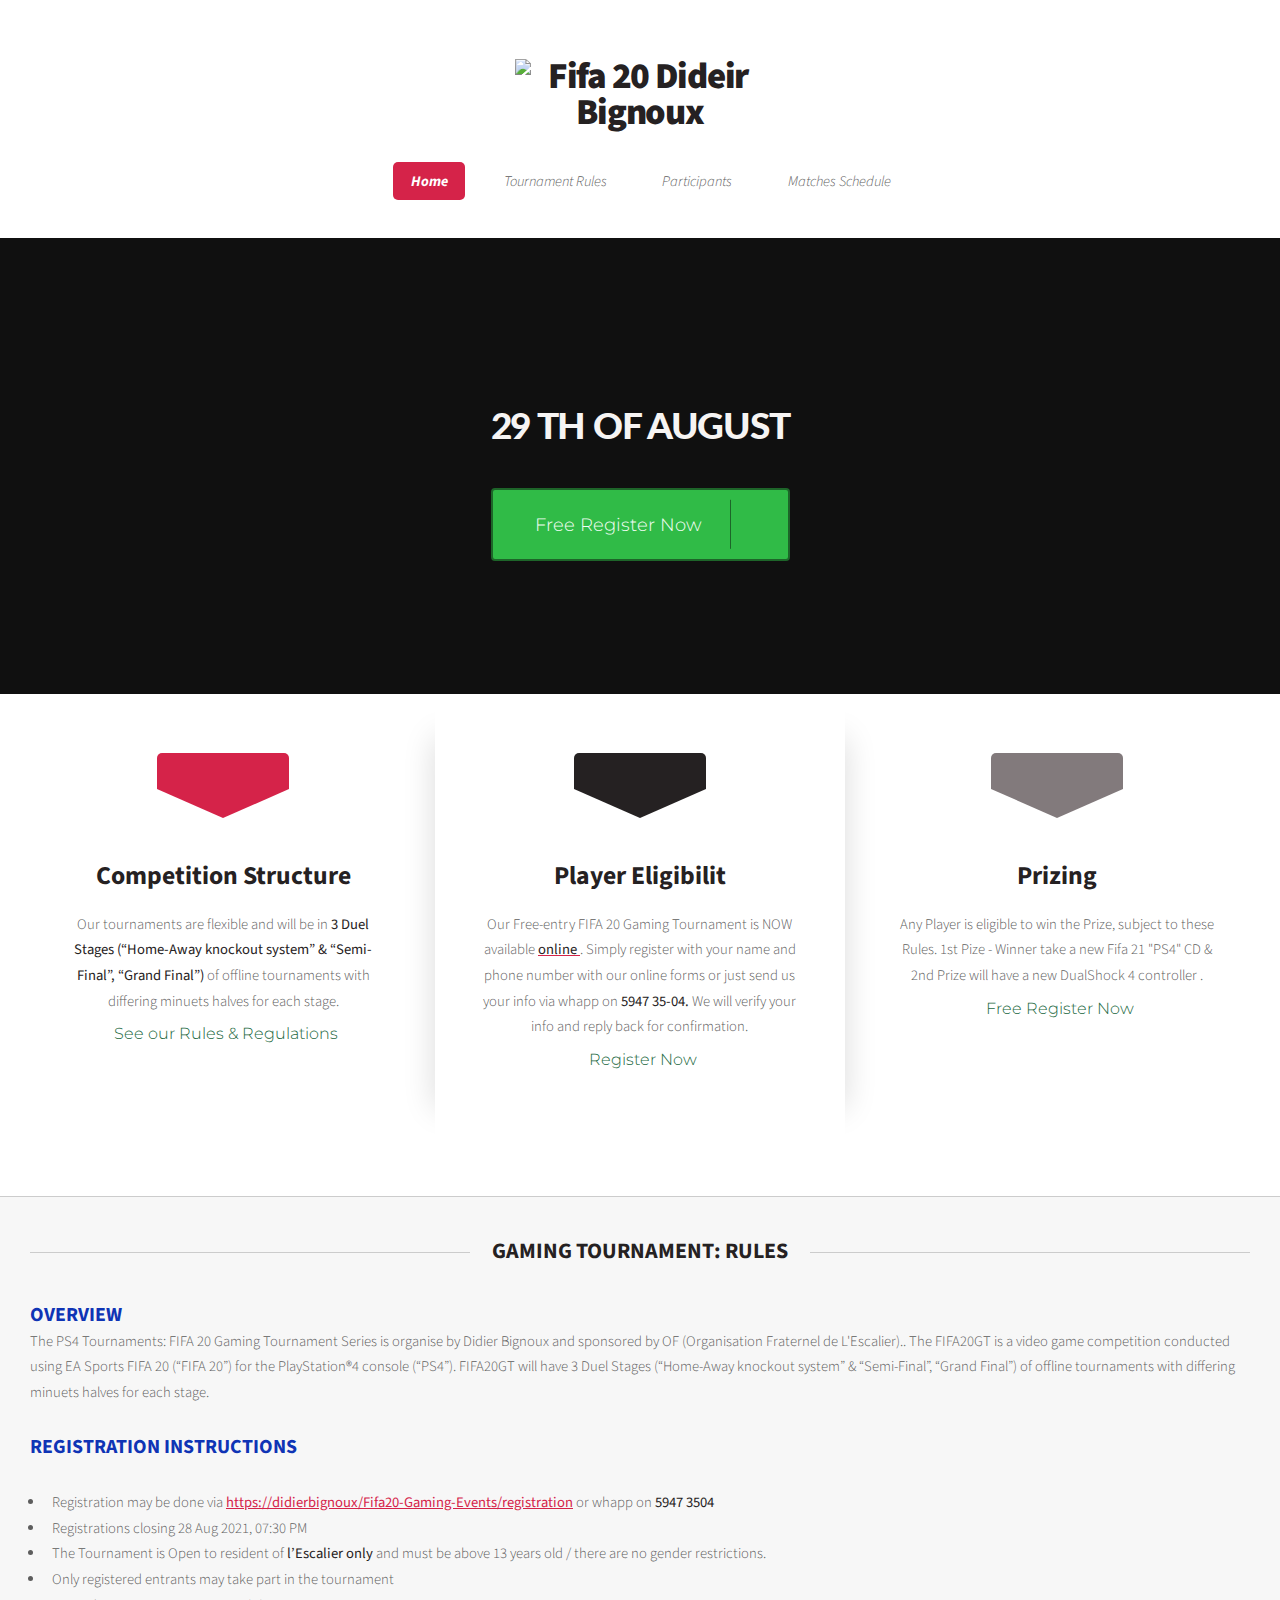
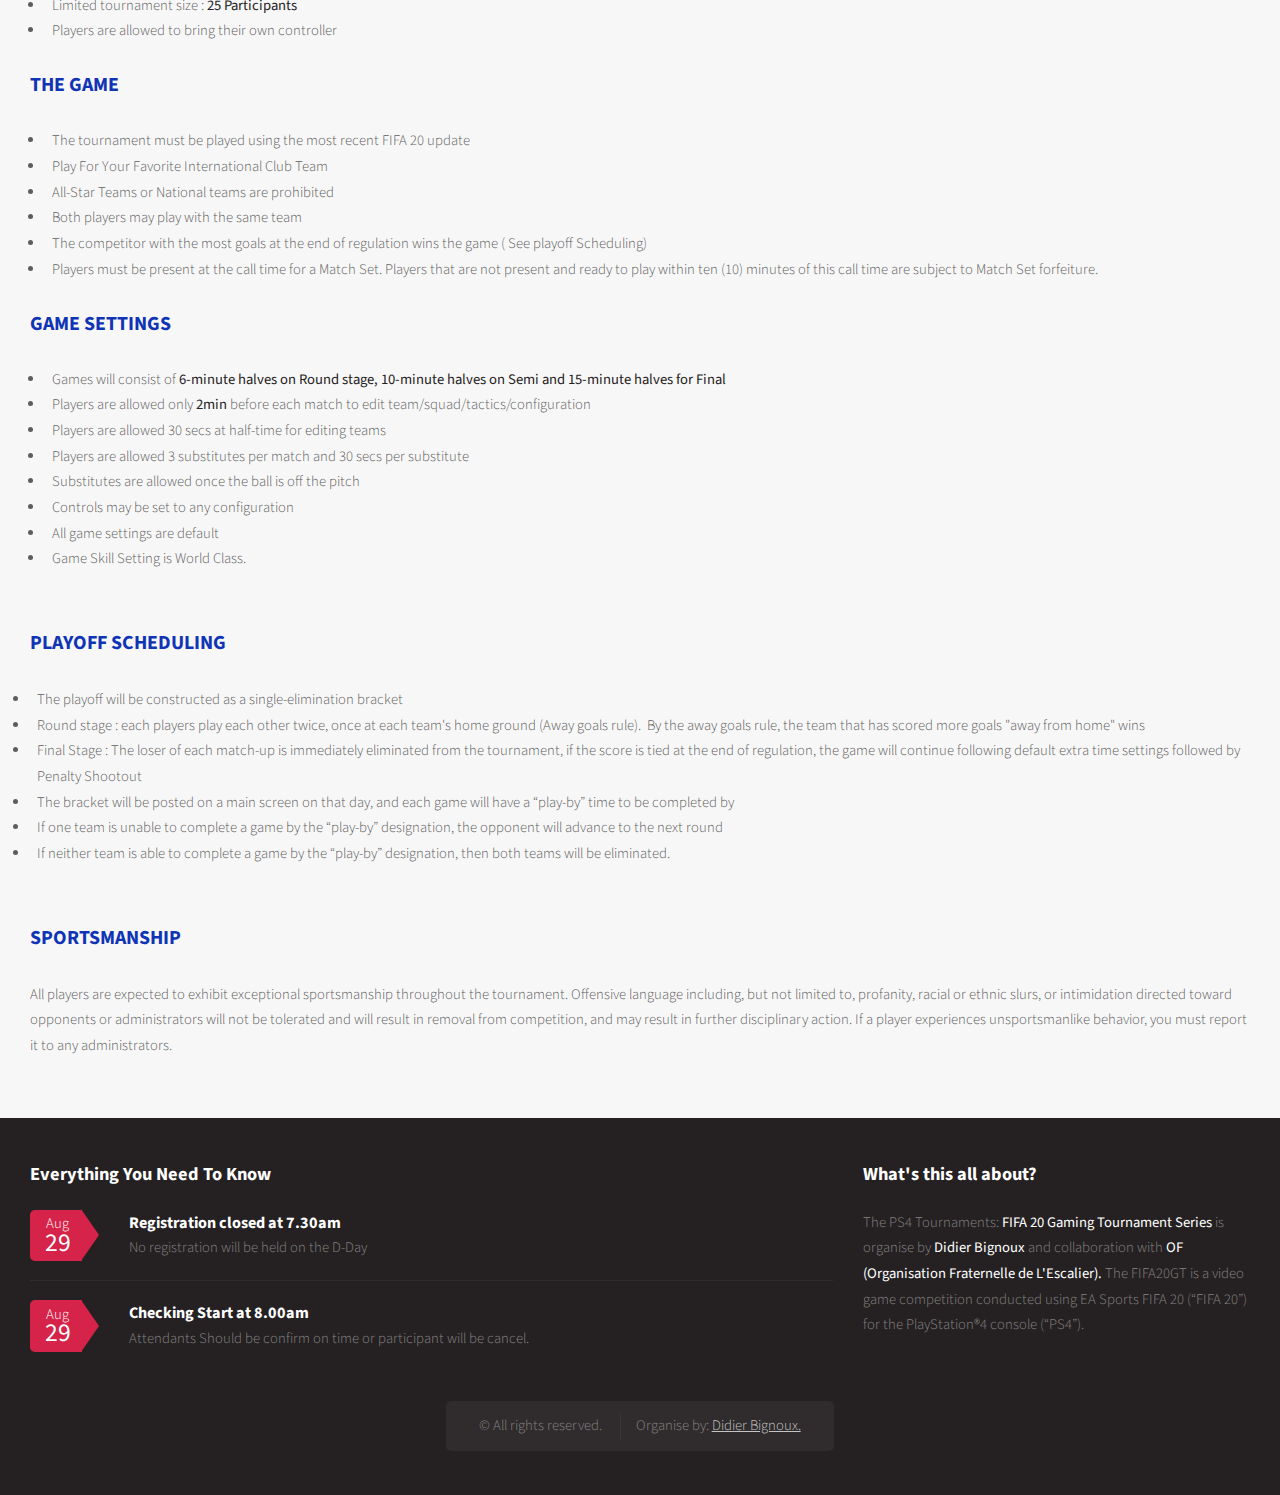
==== commit abed8145: "add rules" ====
--- a/index.html
+++ b/index.html
@@ -1,212 +1,289 @@
 <!DOCTYPE html>
 
-<html>
-  <head>
-    <title>Fifa GamingEvents by Didier Bignoux</title>
-    <meta charset="utf-8" />
-    <meta name="viewport" content="width=device-width, initial-scale=1, user-scalable=no" />
-    <link rel="stylesheet" href="assets/css/main.css" />
-    <link rel="stylesheet" href="assets/css/header.css" />
-  </head>
-  <body class="homepage is-preload">
-    <div id="page-wrapper">
-      <!-- Header -->
-      <section id="header">
-        <!-- Logo -->
-        <h1>
-          <a href="index.html"><img src="images/logo_Black.png" class="image logo" alt="Fifa 20 Dideir Bignoux" /></a>
-        </h1>
-
-        <!-- Nav -->
-        <nav id="nav">
-          <ul>
-            <li class="current"><a href="index.html">Home</a></li>
-            <li><a href="#Rules">Tournament Rules</a></li>
-            <li><a href="matches-schedule.html">Matches Schedule</a></li>
-            <li><a href="participant.html">Participants</a></li>
-          </ul>
-        </nav>
-
-        <!-- Banner -->
-        <section id="banner">
-          <header>
-            <div class="container-timer">
-              <div id="timer"></div>
-              <h1>29 TH of August</h1>
-            </div>
-            <!-- <a href="http://">Free Register Now</a> -->
-            <a href="https://registrationfifa20.netlify.app" class="btn">
-              <span class="btn-content">Free Register Now</span>
-              <span class="icon"><i class="fa fa-arrow-right" aria-hidden="true"></i></span>
-            </a>
-          </header>
-        </section>
-
-        <!-- Intro -->
-        <section id="intro" class="container">
-          <div class="row">
-            <div class="col-4 col-12-medium">
-              <section class="first">
-                <i class="icon solid featured fa-cog"></i>
-                <header>
-                  <h2>Competition Structure</h2>
-                </header>
-                <p>
-                  Our tournaments are flexible and will be in <strong>3 Duel Stages (“Home-Away knockout system” & “Semi-Final”, “Grand Final”)</strong> of
-                  offline tournaments with differing minuets halves for each stage.
-                </p>
-                <a href="#" class="btn cta">
-                  <span class="btn-content">See our Rules & Regulations</span>
-                  <span class="icon"><i class="fa fa-arrow-right" aria-hidden="true"></i></span>
-                </a>
-              </section>
-            </div>
-            <div class="col-4 col-12-medium">
-              <section class="middle">
-                <i class="icon solid featured alt fa-bolt"></i>
-                <header>
-                  <h2>Player Eligibilit</h2>
-                </header>
-                <p>
-                  Our Free-entry FIFA 20 Gaming Tournament is NOW available <a href="http://"> <strong>online </strong> </a>. Simply register with your name and
-                  phone number with our online forms or just send us your info via whapp on <strong> 5947 35-04.</strong> We will verify your info and reply
-                  back for confirmation.
-                </p>
-                <a href="#" class="btn cta">
-                  <span class="btn-content">Register Now</span>
-                  <span class="icon"><i class="fa fa-arrow-right" aria-hidden="true"></i></span>
-                </a>
-              </section>
-            </div>
-            <div class="col-4 col-12-medium">
-              <section class="last">
-                <!-- <i class="fa-star"></i> -->
-                <i class="icon solid featured alt2 fa fa-trophy"></i>
-                <header>
-                  <h2>Prizing</h2>
-                </header>
-                <p>
-                  Any Player is eligible to win the Prize, subject to these Rules. Winner will have the choice between a DualShock 4 controller or a CD of Fifa
-                  21
-                </p>
-
-                <a href="#" class="btn cta">
-                  <span class="btn-content">Free Register Now</span>
-                  <span class="icon"><i class="fa fa-arrow-right" aria-hidden="true"></i></span>
-                </a>
-              </section>
-            </div>
-          </div>
-          <!-- <footer>
+<html lang="en">
+
+<head>
+
+  <meta charset="utf-8" />
+  <title>Fifa GamingEvents by Didier Bignoux</title>
+  <meta name="description" content="" />
+  <meta name="viewport" content="width=device-width, initial-scale=1, user-scalable=no" />
+
+  <meta property="og:title" content="" />
+  <meta property="og:type" content="" />
+  <meta property="og:url" content="" />
+  <meta property="og:image" content="" />
+
+  <link rel="stylesheet" href="assets/css/main.css" />
+  <link rel="stylesheet" href="assets/css/header.css" />
+
+
+  <link rel="manifest" href="site.webmanifest" />
+  <link rel="apple-touch-icon" href="icon.png" />
+  <!-- Place favicon.ico in the root directory -->
+</head>
+
+<body class="homepage is-preload">
+  <div id="page-wrapper">
+    <!-- Header -->
+    <section id="header">
+      <!-- Logo -->
+      <h1>
+        <a href="index.html"><img src="images/logo_Black.png" class="image logo" alt="Fifa 20 Dideir Bignoux" /></a>
+      </h1>
+
+      <!-- Nav -->
+      <nav id="nav">
+        <ul>
+          <li class="current"><a href="index.html">Home</a></li>
+          <li><a href="#Rules">Tournament Rules</a></li>
+          <li><a href="participant.html">Participants</a></li>
+          <li><a href="matches-schedule.html">Matches Schedule</a></li>
+        </ul>
+      </nav>
+
+      <!-- Banner -->
+      <section id="banner">
+        <header>
+          <div class="container-timer">
+            <div id="timer"></div>
+            <h1>29 TH of August</h1>
+          </div>
+          <!-- <a href="http://">Free Register Now</a> -->
+          <a href="https://registrationfifa20.netlify.app" class="btn">
+            <span class="btn-content">Free Register Now</span>
+            <span class="icon"><i class="fa fa-arrow-right" aria-hidden="true"></i></span>
+          </a>
+        </header>
+      </section>
+
+      <!-- Intro -->
+      <section id="intro" class="container">
+        <div class="row">
+          <div class="col-4 col-12-medium">
+            <section class="first">
+              <i class="icon solid featured fa-cog"></i>
+              <header>
+                <h2>Competition Structure</h2>
+              </header>
+              <p>
+                Our tournaments are flexible and will be in <strong>3 Duel Stages (“Home-Away knockout system” &
+                  “Semi-Final”, “Grand Final”)</strong> of
+                offline tournaments with differing minuets halves for each stage.
+              </p>
+              <a href="#Rules" class="btn cta">
+                <span class="btn-content">See our Rules & Regulations</span>
+                <span class="icon"><i class="fa fa-arrow-right" aria-hidden="true"></i></span>
+              </a>
+            </section>
+          </div>
+          <div class="col-4 col-12-medium">
+            <section class="middle">
+              <i class="icon solid featured alt fa-bolt"></i>
+              <header>
+                <h2>Player Eligibilit</h2>
+              </header>
+              <p>
+                Our Free-entry FIFA 20 Gaming Tournament is NOW available <a
+                  href="https://registrationfifa20.netlify.app"> <strong>online </strong> </a>. Simply register with
+                your name and
+                phone number with our online forms or just send us your info via whapp on <strong> 5947 35-04.</strong>
+                We will verify your info and reply
+                back for confirmation.
+              </p>
+              <a href="https://registrationfifa20.netlify.app" class="btn cta">
+                <span class="btn-content">Register Now</span>
+                <span class="icon"><i class="fa fa-arrow-right" aria-hidden="true"></i></span>
+              </a>
+            </section>
+          </div>
+          <div class="col-4 col-12-medium">
+            <section class="last">
+              <!-- <i class="fa-star"></i> -->
+              <i class="icon solid featured alt2 fa fa-trophy"></i>
+              <header>
+                <h2>Prizing</h2>
+              </header>
+              <p>
+                Any Player is eligible to win the Prize, subject to these Rules. 1st Pize - Winner take a new Fifa 21
+                "PS4" CD
+                & 2nd Prize will have a new DualShock 4 controller .
+              </p>
+
+              <a href="https://registrationfifa20.netlify.app" class="btn cta">
+                <span class="btn-content">Free Register Now</span>
+                <span class="icon"><i class="fa fa-arrow-right" aria-hidden="true"></i></span>
+              </a>
+            </section>
+          </div>
+        </div>
+        <!-- <footer>
             <ul class="actions">
               <li><a href="#" class="button large">Get Started</a></li>
               <li><a href="#" class="button alt large">Learn More</a></li>
             </ul>
           </footer> -->
-        </section>
       </section>
-
-      <!-- Main -->
-      <section id="main">
-        <div class="container">
-          <div class="row">
-            <div class="col-12">
-              <!-- Blog -->
-              <section id="Rules">
-                <header class="major">
-                  <h2>GAMING TOURNAMENT: RULES</h2>
-                </header>
-                <div class="row">
+    </section>
+
+    <!-- Main -->
+    <section id="main">
+      <div class="container">
+        <div class="row">
+          <div class="col-12">
+            <!-- Blog -->
+            <section id="Rules">
+              <header class="major">
+                <h2>GAMING TOURNAMENT: RULES</h2>
+              </header>
+              <div class="row">
+                <div class="col-12 ">
                   <h3>OVERVIEW</h3>
                   <p>
-                    The PS4 Tournaments: FIFA 20 Gaming Tournament Series is organise by Didier Bignoux and sponsored by OF (Organisation Fraternel de
-                    L'Escalier).. The FIFA20GT is a video game competition conducted using EA Sports FIFA 20 (“FIFA 20”) for the PlayStation®4 console (“PS4”).
-                    FIFA20GT will have 3 Duel Stages (“Home-Away knockout system” & “Semi-Final”, “Grand Final”) of offline tournaments with differing minuets
+                    The PS4 Tournaments: FIFA 20 Gaming Tournament Series is organise by Didier Bignoux and sponsored by
+                    OF (Organisation Fraternel de
+                    L'Escalier).. The FIFA20GT is a video game competition conducted using EA Sports FIFA 20 (“FIFA 20”)
+                    for the PlayStation®4 console (“PS4”).
+                    FIFA20GT will have 3 Duel Stages (“Home-Away knockout system” & “Semi-Final”, “Grand Final”) of
+                    offline tournaments with differing minuets
                     halves for each stage.
                   </p>
                   <h3>REGISTRATION INSTRUCTIONS</h3>
                   <p>
-                   <ul>
-                    <li>Registration may be done via <strong> <a href="https://registrationfifa20.netlify.app" target="_blank">https://didierbignoux/fifa20-gaming-event/registration</a></strong>   or whapp on <strong>5947 3504</strong>  </li>
-                    <li>Registrations closing 29 Aug 2021, 07:30</li>
-                    <li>The Tournament is Open to resident of <strong>l’Escalier only </strong>  and must be above 13 years old / there are no gender restrictions.</li> 
-                    <li>Only registered entrants may take part in the tournament</li>
-                    <li>Limited tournament size : <strong>25 Participants  </strong> </li>
-                    <li>Players are allowed to bring their controller</li>
-                   </ul>
+                    <ul>
+                      <li>Registration may be done via <strong> <a href="https://registrationfifa20.netlify.app"
+                            target="_blank">https://didierbignoux/Fifa20-Gaming-Events/registration</a></strong> or
+                        whapp on <strong>5947 3504</strong> </li>
+                      <li>Registrations closing 28 Aug 2021, 07:30 PM</li>
+                      <li>The Tournament is Open to resident of <strong>l’Escalier only </strong> and must be above 13
+                        years old / there are no gender restrictions.</li>
+                      <li>Only registered entrants may take part in the tournament</li>
+                      <li>Limited tournament size : <strong>25 Participants </strong> </li>
+                      <li>Players are allowed to bring their own controller</li>
+                    </ul>
+                  </p>
+                  <h3>THE GAME</h3>
+                  <p>
+                    <ul>
+                      <li>The tournament must be played using the most recent FIFA 20 update</li>
+                      <li>Play For Your Favorite International Club Team</li>
+                      <li>All-Star Teams or National teams are prohibited</li>
+                      <li>Both players may play with the same team</li>
+                      <li>The competitor with the most goals at the end of regulation wins the game ( See playoff
+                        Scheduling) </li>
+                      <li>Players must be present at the call time for a Match Set. Players that are not present and
+                        ready to play within ten (10) minutes of this call time are subject to Match Set forfeiture.
+                      </li>
+                    </ul>
+                  </p>
+                  <h3>GAME SETTINGS</h3>
+                  <p>
+                    <ul>
+                      <li> Games will consist of <strong> 6-minute halves on Round stage, 10-minute halves on Semi and
+                          15-minute
+                          halves for Final </strong></li>
+                      <li>Players are allowed only <strong>2min</strong> before each match to edit
+                        team/squad/tactics/configuration</li>
+                      <li>Players are allowed 30 secs at half-time for editing teams </li>
+                      <li>Players are allowed 3 substitutes per match and 30 secs per substitute </li>
+                      <li>Substitutes are allowed once the ball is off the pitch</li>
+                      <li>Controls may be set to any configuration</li>
+                      <li>All game settings are default</li>
+                      <li>Game Skill Setting is World Class.</li>
+                    </ul>
                   </p>
                 </div>
-              </section>
+                <h3>PLAYOFF SCHEDULING</h3>
+                <ul>
+                  <li>The playoff will be constructed as a single-elimination bracket</li>
+                  <li>Round stage : each players play each other twice, once at each team's home ground (Away goals
+                    rule).  By the away goals rule, the team that has scored more goals "away from home" wins</li>
+                  <li>Final Stage : The loser of each match-up is immediately eliminated from the tournament, if the
+                    score is tied at the end of regulation, the game will continue following default extra time settings
+                    followed by Penalty Shootout</li>
+                  <li>The bracket will be posted on a main screen on that day, and each game will have a “play-by” time
+                    to be completed by </li>
+                  <li>If one team is unable to complete a game by the “play-by” designation, the opponent will advance
+                    to the next round</li>
+                  <li>If neither team is able to complete a game by the “play-by” designation, then both teams will be
+                    eliminated.</li>
+                </ul>
+                <h3>SPORTSMANSHIP</h3>
+                <p> All players are expected to exhibit exceptional sportsmanship throughout the tournament. Offensive language including, but not limited to, profanity, racial or ethnic slurs, or intimidation directed toward opponents or administrators will not be tolerated and will result in removal from competition, and may result in further disciplinary action. If a player experiences unsportsmanlike behavior, you must report it to any administrators.</p>
+              </div>
+            </section>
+          </div>
+        </div>
+      </div>
+    </section>
+
+    <!-- Footer -->
+    <section id="footer">
+      <div class="container">
+        <div class="row">
+          <div class="col-8 col-12-medium">
+            <section>
+              <header>
+                <h2>Everything You Need To Know</h2>
+              </header>
+              <ul class="dates">
+                <li>
+                  <span class="date">Aug <strong>29</strong></span>
+                  <h3>Registration closed at 7.30am</h3>
+                  <p>No registration will be held on the D-Day</p>
+                </li>
+                <li>
+                  <span class="date">Aug <strong>29</strong></span>
+                  <h3>Checking Start at 8.00am</h3>
+                  <p>Attendants Should be confirm on time or participant will be cancel.</p>
+                </li>
+              </ul>
+            </section>
+          </div>
+          <div class="col-4 col-12-medium">
+            <section>
+              <header>
+                <h2>What's this all about?</h2>
+              </header>
+              <!-- <a href="#" class="image featured"><img src="images/" alt="" /></a> -->
+              <p>
+                The PS4 Tournaments: <strong> FIFA 20 Gaming Tournament Series </strong> is organise by <strong>Didier
+                  Bignoux </strong> and collaboration with <strong>OF (Organisation Fraternelle de L'Escalier).</strong>
+                The FIFA20GT is a video game competition conducted using EA Sports FIFA 20 (“FIFA 20”) for the
+                PlayStation®4 console
+                (“PS4”).
+              </p>
+              <!-- <footer>
+                <ul class="actions">
+                  <li><a href="#" class="button">Find out more</a></li>
+                </ul>
+              </footer> -->
+            </section>
+          </div>
+
+          <div class="col-12">
+            <!-- Copyright -->
+            <div id="copyright">
+              <ul class="links">
+                <li>&copy; All rights reserved.</li>
+                <li>Organise by: <a href="http://didierbignoux.com">Didier Bignoux.</a></li>
+              </ul>
             </div>
           </div>
         </div>
-      </section>
-
-      <!-- Footer -->
-      <section id="footer">
-        <div class="container">
-          <div class="row">
-            <div class="col-8 col-12-medium">
-              <section>
-                <header>
-                  <h2>Everything You Need To Know</h2>
-                </header>
-                <ul class="dates">
-                  <li>
-                    <span class="date">Aug <strong>29</strong></span>
-                    <h3>Registration closed at 7.30am</h3>
-                    <p>Ipsum dolor sit amet veroeros consequat blandit ipsum phasellus lorem consequat etiam.</p>
-                  </li>
-                  <li>
-                    <span class="date">Aug <strong>29</strong></span>
-                    <h3>Checking Start at 8.00am</h3>
-                    <p>Blandit phasellus lorem ipsum dolor tempor sapien tortor hendrerit adipiscing feugiat lorem.</p>
-                  </li>
-                </ul>
-              </section>
-            </div>
-            <div class="col-4 col-12-medium">
-              <section>
-                <header>
-                  <h2>What's this all about?</h2>
-                </header>
-                <!-- <a href="#" class="image featured"><img src="images/" alt="" /></a> -->
-                <p>
-                  The PS4 Tournaments: <strong> FIFA 20 Gaming Tournament Series </strong> is organise by Didier Bignoux and sponsored by OF (Organisation
-                  Fraternel de L'Escalier). The FIFA20GT is a video game competition conducted using EA Sports FIFA 20 (“FIFA 20”) for the PlayStation®4 console
-                  (“PS4”). FIFA20GT will have 3 Duel Stages (“Home-Away knockout system” & “Semi-Final”, “Grand Final”) of offline tournaments with differing
-                  minuets halves for each stage.
-                </p>
-                <!-- <footer>
-                  <ul class="actions">
-                    <li><a href="#" class="button">Find out more</a></li>
-                  </ul>
-                </footer> -->
-              </section>
-            </div>
-
-            <div class="col-12">
-              <!-- Copyright -->
-              <div id="copyright">
-                <ul class="links">
-                  <li>&copy; All rights reserved.</li>
-                  <li>Organise by: <a href="http://didierbignoux.com">Didier Bignoux.</a></li>
-                </ul>
-              </div>
-            </div>
-          </div>
-        </div>
-      </section>
-    </div>
-
-    <!-- Scripts -->
-
-    <script src=" https://use.fontawesome.com/ff9a5d262d.js"></script>
-    <script src="assets/js/jquery.min.js"></script>
-    <script src="assets/js/jquery.dropotron.min.js"></script>
-    <script src="assets/js/browser.min.js"></script>
-    <script src="assets/js/breakpoints.min.js"></script>
-    <script src="assets/js/util.js"></script>
-    <script src="assets/js/main.js"></script>
-  </body>
-</html>
+      </div>
+    </section>
+  </div>
+
+  <!-- Scripts -->
+
+  <script src=" https://use.fontawesome.com/ff9a5d262d.js"></script>
+  <script src="assets/js/jquery.min.js"></script>
+  <script src="assets/js/jquery.dropotron.min.js"></script>
+  <script src="assets/js/browser.min.js"></script>
+  <script src="assets/js/breakpoints.min.js"></script>
+  <script src="assets/js/util.js"></script>
+  <script src="assets/js/main.js"></script>
+</body>
+
+</html>